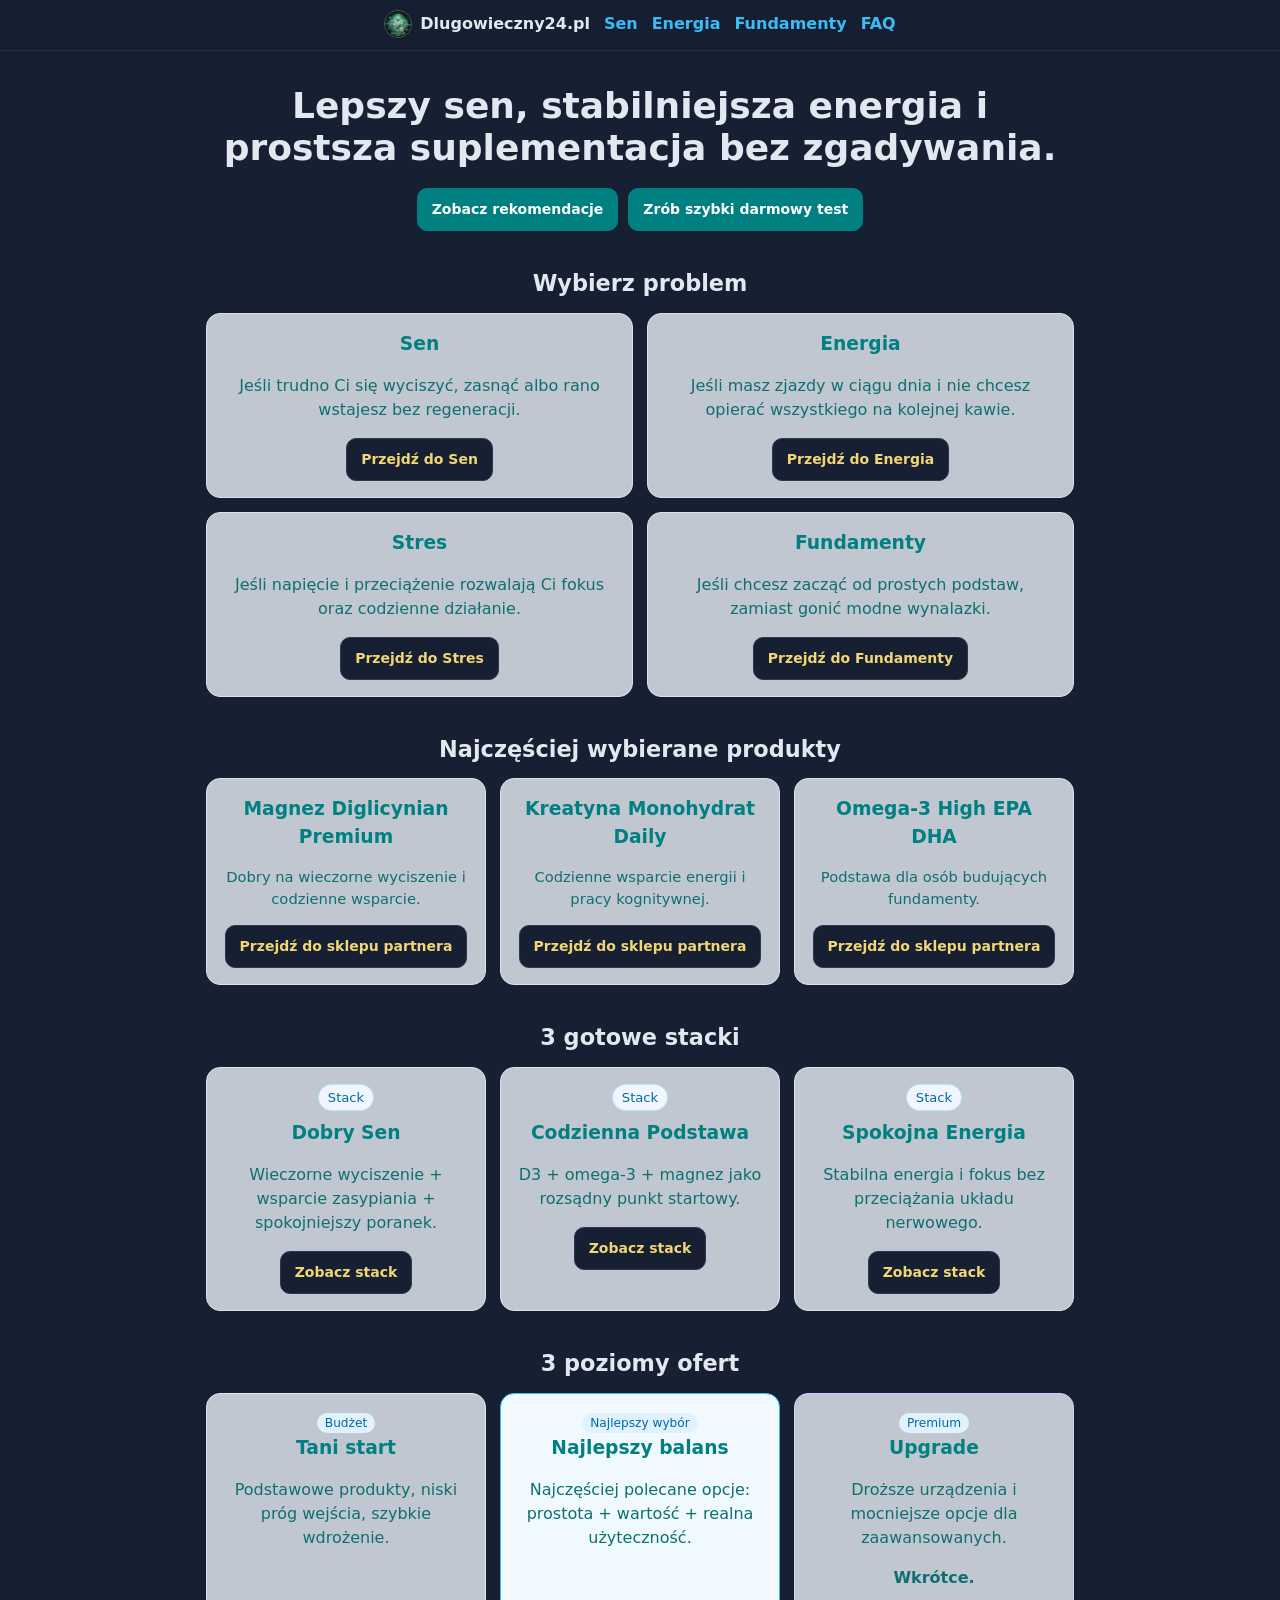
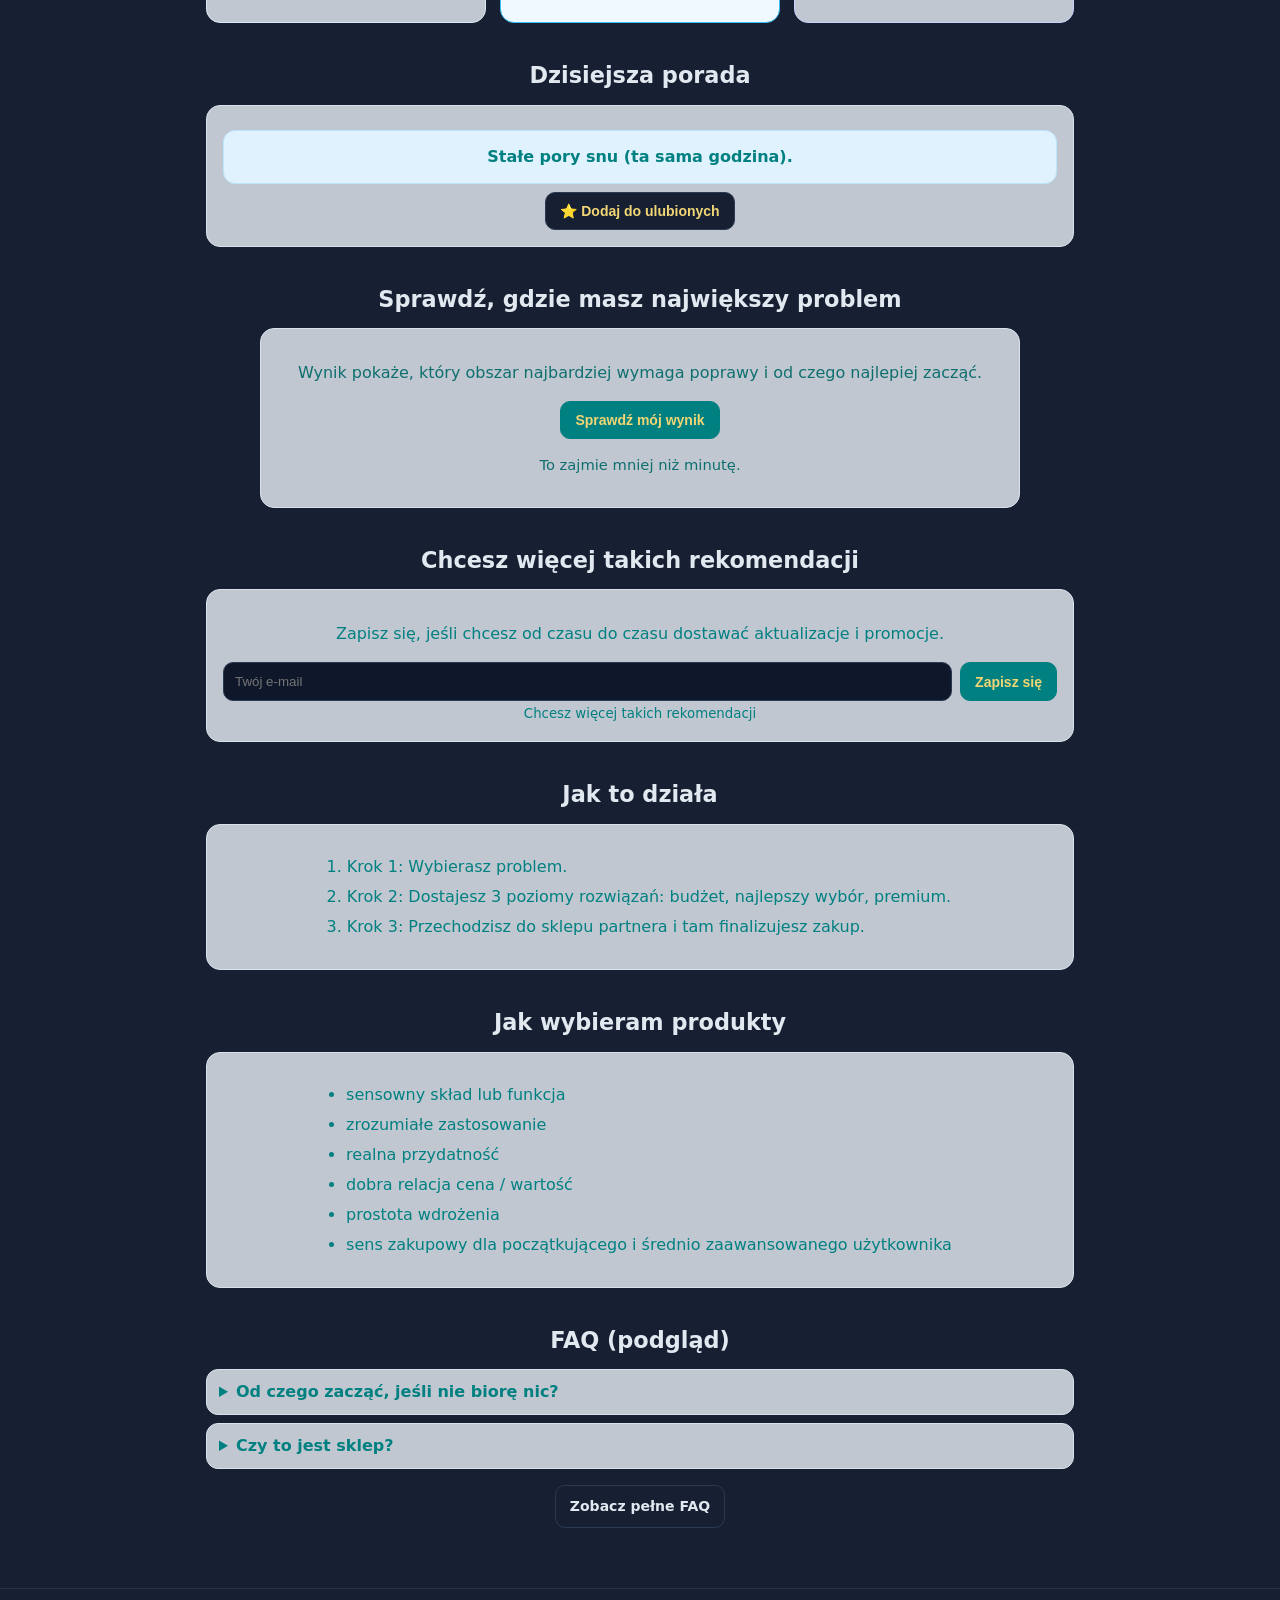
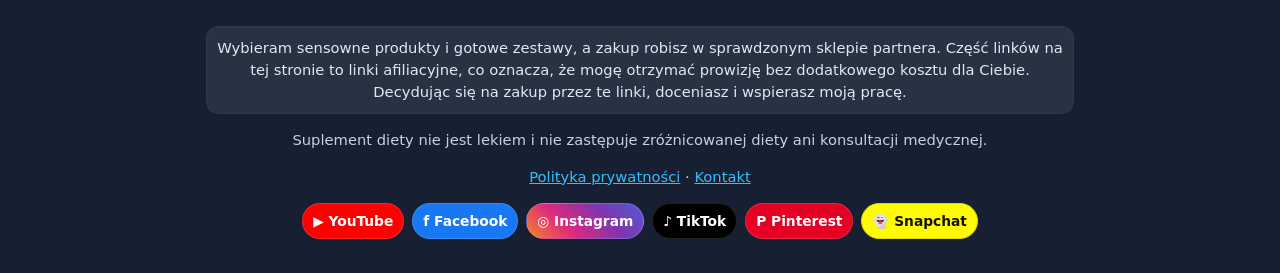
==== index.html @ de899c36 "Add uploaded logo before site title in header" ====
<!doctype html>
<html lang="pl">
<head>
  <meta charset="utf-8"/>
  <meta name="viewport" content="width=device-width, initial-scale=1"/>
  <title>Dlugowieczny24.pl | Lepszy sen, stabilna energia, prosta suplementacja</title>
  <meta name="description" content="Rozsądny filtr zakupowy: sen, energia, fundamenty. Budżet / najlepszy wybór / premium. Linki afiliacyjne do sklepów partnerów."/>
  <link rel="canonical" href="https://dlugowieczny24.pl/"/>
  <meta name="verification" content="8c638fa52d0f180326dfd799410eb94f" />
  <meta name='impact-site-verification' value='3d8cc5e3-2ee3-4f0b-8403-411ea9bf49a1'>
  <meta name="convertiser-verification" content="ed1e7d8876f2efab6813b137345a391938675b58" />
  <link rel="stylesheet" href="./styles.css"/>
  <script>
   (function(w,d,e,u,f,l,n){w[f]=w[f]||function(){(w[f].q=w[f].q||[]).push(arguments);},l=d.createElement(e),l.async=1,l.src=u,
   n=d.getElementsByTagName(e)[0],n.parentNode.insertBefore(l,n);})
   (window,document,'script','https://assets.mailerlite.com/js/universal.js','ml');
   ml('account', '2202928');
  </script>
</head>
<body>
<header class="topbar"><div class="container"><a class="logo" href="/"><img src="/logo.jpg" alt="Logo Dlugowieczny24" class="logo-img"/>Dlugowieczny24.pl</a><nav class="nav"><a href="/sen">Sen</a><a href="/energia">Energia</a><a href="/fundamenty">Fundamenty</a><a href="/faq">FAQ</a></nav></div></header>
<main class="container">
  <section class="hero">
    <h1>Lepszy sen, stabilniejsza energia i prostsza suplementacja bez zgadywania.</h1>
    <div class="cta-row"><a class="btn primary" href="#rekomendacje">Zobacz rekomendacje</a><a class="btn primary" href="#quiz">Zrób szybki darmowy test</a></div>
  </section>

  <section class="section">
    <h2>Wybierz problem</h2>
    <div class="grid grid-2 problem-grid">
      <article class="card"><h3>Sen</h3><p class="muted">Jeśli trudno Ci się wyciszyć, zasnąć albo rano wstajesz bez regeneracji.</p><a class="btn" href="/sen">Przejdź do Sen</a></article>
      <article class="card"><h3>Energia</h3><p class="muted">Jeśli masz zjazdy w ciągu dnia i nie chcesz opierać wszystkiego na kolejnej kawie.</p><a class="btn" href="/energia">Przejdź do Energia</a></article>
      <article class="card" id="stres"><h3>Stres</h3><p class="muted">Jeśli napięcie i przeciążenie rozwalają Ci fokus oraz codzienne działanie.</p><a class="btn" href="/stres">Przejdź do Stres</a></article>
      <article class="card"><h3>Fundamenty</h3><p class="muted">Jeśli chcesz zacząć od prostych podstaw, zamiast gonić modne wynalazki.</p><a class="btn" href="/fundamenty">Przejdź do Fundamenty</a></article>
    </div>
  </section>

  <section class="section">
    <h2>Najczęściej wybierane produkty</h2>
    <div class="grid grid-3">
      <article class="card"><h3>Magnez Diglicynian Premium</h3><p class="small muted">Dobry na wieczorne wyciszenie i codzienne wsparcie.</p><a class="btn" href="https://leadstar.pl/c?pid=111110&did=22691&ha=146057087&ptcdid=6&toolid=22691&r=7875" target="_blank" rel="noopener" data-aff="magnez-diglicynian">Przejdź do sklepu partnera</a></article>
      <article class="card"><h3>Kreatyna Monohydrat Daily</h3><p class="small muted">Codzienne wsparcie energii i pracy kognitywnej.</p><a class="btn" href="https://webep1.com/go/e7c14553d8" target="_blank" rel="noopener" data-aff="kreatyna">Przejdź do sklepu partnera</a></article>
      <article class="card"><h3>Omega‑3 High EPA DHA</h3><p class="small muted">Podstawa dla osób budujących fundamenty.</p><a class="btn" href="https://leadstar.pl/c?pid=111110&did=22689&ha=4086841115&ptcdid=6&toolid=22689&r=4317" target="_blank" rel="noopener" data-aff="omega3">Przejdź do sklepu partnera</a></article>
    </div>
  </section>

  <section class="section" id="rekomendacje">
    <h2>3 gotowe stacki</h2>
    <div class="grid grid-3">
      <article class="card"><span class="pill">Stack</span><h3>Dobry Sen</h3><p class="muted">Wieczorne wyciszenie + wsparcie zasypiania + spokojniejszy poranek.</p><a class="btn" href="/sen#najlepszy-wybor">Zobacz stack</a></article>
      <article class="card"><span class="pill">Stack</span><h3>Codzienna Podstawa</h3><p class="muted">D3 + omega‑3 + magnez jako rozsądny punkt startowy.</p><a class="btn" href="/fundamenty#najlepszy-wybor">Zobacz stack</a></article>
      <article class="card"><span class="pill">Stack</span><h3>Spokojna Energia</h3><p class="muted">Stabilna energia i fokus bez przeciążania układu nerwowego.</p><a class="btn" href="/energia#najlepszy-wybor">Zobacz stack</a></article>
    </div>
  </section>

  <section class="section">
    <h2>3 poziomy ofert</h2>
    <div class="grid grid-3">
      <article class="card tier-budget"><span class="badge">Budżet</span><h3>Tani start</h3><p class="muted">Podstawowe produkty, niski próg wejścia, szybkie wdrożenie.</p></article>
      <article class="card tier-best" id="najlepszy-wybor"><span class="badge">Najlepszy wybór</span><h3>Najlepszy balans</h3><p class="muted">Najczęściej polecane opcje: prostota + wartość + realna użyteczność.</p></article>
      <article class="card tier-premium"><span class="badge">Premium</span><h3>Upgrade</h3><p class="muted">Droższe urządzenia i mocniejsze opcje dla zaawansowanych.</p><p class="muted"><b>Wkrótce.</b></p></article>
    </div>
  </section>

  <section class="section">
    <h2>Dzisiejsza porada</h2>
    <div class="card">
      <p id="daily-tip" class="highlight">—</p>
      <div class="row"><button class="btn" id="btn-favorite-tip">⭐ Dodaj do ulubionych</button></div>
    </div>
  </section>

  <section class="section" id="quiz">
    <h2>Sprawdź, gdzie masz największy problem</h2>
    <div class="card quiz-flow" id="qf-start">
      <p class="muted">Wynik pokaże, który obszar najbardziej wymaga poprawy i od czego najlepiej zacząć.</p>
      <button class="btn primary" id="qf-start-btn">Sprawdź mój wynik</button>
      <p class="small muted">To zajmie mniej niż minutę.</p>
    </div>

    <div class="card quiz-flow" id="qf-questions" style="display:none;">
      <p class="small muted" id="qf-progress">1/5</p>
      <h3 id="qf-question">—</h3>
      <div class="quiz-options" id="qf-options"></div>
    </div>

    <div class="card quiz-flow" id="qf-email" style="display:none;">
      <h3>Twój wynik jest gotowy</h3>
      <p class="muted">Wpisz email, aby odblokować wynik i zobaczyć, od czego najlepiej zacząć.</p>
      <div class="mail-box">
        <input id="qf-email-input" type="email" placeholder="Twój adres email" />
        <button class="btn primary" id="qf-show-result">Pokaż mój wynik</button>
      </div>
      <p class="small muted">Klikając, akceptujesz politykę prywatności.</p>
      <p class="small" id="qf-email-error" style="display:none;color:#ef4444;">Podaj poprawny adres email.</p>
    </div>

    <div class="card quiz-flow" id="qf-result" style="display:none;">
      <h3 id="qf-result-title">—</h3>
      <p class="muted" id="qf-result-desc">—</p>
      <p><b id="qf-result-rec">—</b></p>
      <a class="btn primary" id="qf-result-cta" href="#">Zobacz rekomendację</a>
      <p class="small muted" id="qf-result-note">—</p>
    </div>
  </section>

  <section class="section">
    <h2>Chcesz więcej takich rekomendacji</h2>
    <div class="card"><p>Zapisz się, jeśli chcesz od czasu do czasu dostawać aktualizacje i promocje.</p>
      <form class="ml-block-form ml-inline" action="https://assets.mailerlite.com/jsonp/2202928/forms/182307396030301687/subscribe" method="post" target="ml-iframe">
        <input aria-label="email" aria-required="true" type="email" class="form-control" name="fields[email]" placeholder="Twój e-mail" autocomplete="email" required>
        <input type="hidden" name="ml-submit" value="1">
        <input type="hidden" name="anticsrf" value="true">
        <button class="btn primary" type="submit">Zapisz się</button>
      </form>
      <small class="note">Chcesz więcej takich rekomendacji</small>
      <div class="ml-success" style="display:none">✅ Dzięki!</div>
      <iframe name="ml-iframe" style="display:none"></iframe>
    </div>
  </section>

  <section class="section faq">
    <h2>Jak to działa</h2>
    <div class="card"><ol class="list"><li>Krok 1: Wybierasz problem.</li><li>Krok 2: Dostajesz 3 poziomy rozwiązań: budżet, najlepszy wybór, premium.</li><li>Krok 3: Przechodzisz do sklepu partnera i tam finalizujesz zakup.</li></ol></div>
  </section>

  <section class="section">
    <h2>Jak wybieram produkty</h2>
    <div class="card"><ul class="list"><li>sensowny skład lub funkcja</li><li>zrozumiałe zastosowanie</li><li>realna przydatność</li><li>dobra relacja cena / wartość</li><li>prostota wdrożenia</li><li>sens zakupowy dla początkującego i średnio zaawansowanego użytkownika</li></ul></div>
  </section>

  <section class="section faq">
    <h2>FAQ (podgląd)</h2>
    <details><summary>Od czego zacząć, jeśli nie biorę nic?</summary><p>Zazwyczaj od fundamentów: D3, omega‑3 i odpowiednia forma magnezu.</p></details>
    <details><summary>Czy to jest sklep?</summary><p>Nie. To filtr i rekomendacje. Zakup robisz u partnera zewnętrznego.</p></details>
    <p><a class="btn" href="/faq">Zobacz pełne FAQ</a></p>
  </section>

</main>
<footer class="footer"><div class="container"><p class="warn">Wybieram sensowne produkty i gotowe zestawy, a zakup robisz w sprawdzonym sklepie partnera. Część linków na tej stronie to linki afiliacyjne, co oznacza, że mogę otrzymać prowizję bez dodatkowego kosztu dla Ciebie. Decydując się na zakup przez te linki, doceniasz i wspierasz moją pracę.</p><p class="small">Suplement diety nie jest lekiem i nie zastępuje zróżnicowanej diety ani konsultacji medycznej.</p><p class="small"><a href="/polityka-prywatnosci">Polityka prywatności</a> · <a href="/kontakt">Kontakt</a></p><div class="socials"><a class="social-btn yt" href="https://www.youtube.com/channel/UCLDyL7lr7SvpSdgK4skAecQ" target="_blank" rel="noopener">▶ YouTube</a><a class="social-btn fb" href="https://www.facebook.com/profile.php?id=61588323017489" target="_blank" rel="noopener">f Facebook</a><a class="social-btn ig" href="https://www.instagram.com/biohackingdlugowiecznosci/" target="_blank" rel="noopener">◎ Instagram</a><a class="social-btn tt" href="https://www.tiktok.com/@biohackingdlugo" target="_blank" rel="noopener">♪ TikTok</a><a class="social-btn pin" href="https://pl.pinterest.com/biohackingdlugowiecznosci/?actingBusinessId=1142155292906517024" target="_blank" rel="noopener">P Pinterest</a><a class="social-btn snap" href="https://profile.snapchat.com/ee3926c7-e273-455e-896b-cb118ce56f15/profiles/89ee6408-cf34-42e4-91ed-ae8cd2ebd2af/details/spotlights" target="_blank" rel="noopener">👻 Snapchat</a></div></div></footer>
<script src="./app.js"></script>
</body>
</html>
---- styles.css ----
*{box-sizing:border-box}html,body{margin:0;padding:0}
:root{
  --bg:#162032;
  --surface:#C0C7D1;
  --text:#E2E8F0;
  --text-on-surface:#008080;
  --cta:#008080;
  --accent:#38BDF8;
  --border:#D9E2EC;
}
body{font-family:system-ui,Segoe UI,Roboto,Arial;background:var(--bg);color:var(--text);line-height:1.5}
a{color:var(--accent)}
.container{max-width:900px;margin:0 auto;padding:0 16px}
.topbar{position:sticky;top:0;background:rgba(22,32,50,.95);border-bottom:1px solid #243247;z-index:30}
.topbar .container{display:flex;flex-direction:row;justify-content:center;align-items:center;padding:10px 16px 12px;gap:14px;flex-wrap:wrap}
.logo{font-weight:900;text-decoration:none;color:var(--text);text-align:center;display:inline-flex;align-items:center;gap:8px}
.logo-img{width:28px;height:28px;border-radius:50%;object-fit:cover;border:1px solid rgba(255,255,255,.25)}
.nav{display:flex;gap:14px;flex-wrap:wrap;justify-content:center}
.nav a{text-decoration:none;color:var(--accent);font-weight:700}
.hero{padding:34px 0 18px;text-align:center}
.hero h1{font-size:clamp(1.55rem,3.6vw,2.25rem);line-height:1.18;margin:0 0 10px;color:var(--text);font-weight:900}
.hero p{max-width:760px;color:var(--text);opacity:.95;margin:0 auto}
.cta-row{display:flex;gap:10px;flex-wrap:wrap;margin-top:18px;justify-content:center}
.btn{display:inline-block;padding:10px 14px;border-radius:10px;text-decoration:none;font-weight:800;border:1px solid #2a3a54;background:var(--bg);color:var(--text);cursor:pointer;font-size:14px}
.btn.primary{background:var(--cta);color:#fff;border-color:var(--cta)}
.grid{display:grid;gap:14px}.grid-2{grid-template-columns:repeat(auto-fit,minmax(240px,1fr))}.grid-3{grid-template-columns:repeat(auto-fit,minmax(240px,1fr))}
.problem-grid{grid-template-columns:repeat(2,minmax(0,1fr))}
.card{background:var(--surface);border:1px solid var(--border);border-radius:14px;padding:16px;text-align:center;color:var(--text-on-surface)}
.card h3{margin:0 0 8px;color:var(--text-on-surface)}
.card .btn,.card .btn.primary{color:#F2D675}
.muted{color:#0f6f6f}
.section{padding:18px 0;text-align:center}
.section h2{margin:0 0 12px;font-size:1.4rem;color:var(--text);font-weight:900}
.pill{display:inline-block;font-size:.82rem;border:1px solid #BAE6FD;padding:3px 9px;border-radius:999px;margin-bottom:8px;color:#0369A1;background:#EFF6FF}
.tier-budget{border-color:#DCE7F3}.tier-best{border-color:var(--accent);background:#F0F9FF}.tier-premium{border-color:#C7D2FE}
.highlight{background:#E0F2FE;border:1px solid #BAE6FD;border-radius:12px;padding:14px;margin:8px 0;font-weight:700;color:var(--text-on-surface)}
.list{padding-left:18px;margin:8px 0;text-align:left;display:inline-block}.list li{margin:6px 0}
.small{font-size:.92rem}.faq details{border:1px solid var(--border);border-radius:12px;padding:10px 12px;background:var(--surface);text-align:left;color:var(--text-on-surface)}.faq details+details{margin-top:8px}
summary{cursor:pointer;font-weight:800}
.footer{margin-top:26px;padding:22px 0 34px;border-top:1px solid #243247;color:#c8d1de;text-align:center}
.warn{font-size:.92rem;color:var(--text);background:rgba(248,250,252,.08);border:1px solid #2a3a54;border-radius:12px;padding:10px}
.quiz-options{display:grid;grid-template-columns:repeat(auto-fit,minmax(170px,1fr));gap:8px;margin-top:10px}
.quiz-options button{padding:10px;border-radius:10px;border:1px solid #BAE6FD;background:#F0F9FF;color:#0F172A;font-weight:800;cursor:pointer}
.mail-box{display:flex;gap:10px;flex-wrap:wrap;justify-content:center}.mail-box input{flex:1;min-width:220px;padding:11px;border-radius:10px;border:1px solid #2a3a54;background:#0f182a;color:var(--text)}
.ml-inline{display:flex;gap:8px;flex-wrap:wrap;justify-content:center}.ml-inline .form-control{flex:1;min-width:220px;padding:11px;border-radius:10px;border:1px solid #2a3a54;background:#0f182a;color:var(--text)}.ml-success{margin-top:8px;color:var(--accent);font-weight:700}
.badge{font-size:.76rem;padding:3px 8px;border-radius:999px;background:#E0F2FE;color:#0369A1}
table{width:100%;border-collapse:collapse}.table-wrap{overflow:auto}th,td{padding:9px;border-bottom:1px solid var(--border);text-align:left;vertical-align:top}.center{text-align:center}.spacer{height:6px}
.socials{display:flex;gap:8px;flex-wrap:wrap;justify-content:center;margin-top:8px}
.social-btn{display:inline-flex;align-items:center;gap:6px;padding:7px 10px;border-radius:999px;text-decoration:none;font-weight:800;font-size:.86rem;border:1px solid rgba(255,255,255,.15);color:#fff}
.social-btn.yt{background:#FF0000;color:#fff}
.social-btn.fb{background:#1877F2;color:#fff}
.social-btn.ig{background:linear-gradient(45deg,#F58529,#DD2A7B,#8134AF,#515BD4);color:#fff}
.social-btn.tt{background:#000000;color:#fff;border-color:#222}
.social-btn.pin{background:#E60023;color:#fff}
.social-btn.snap{background:#FFFC00;color:#111;border-color:#E5D900}
.quiz-flow{max-width:760px;margin:0 auto}
.quiz-flow h3{margin-top:4px}
.quiz-flow .quiz-options{grid-template-columns:1fr}
.quiz-flow .quiz-options button{text-align:left}

@media (max-width:700px){.nav{font-size:.92rem}.problem-grid{grid-template-columns:1fr}}
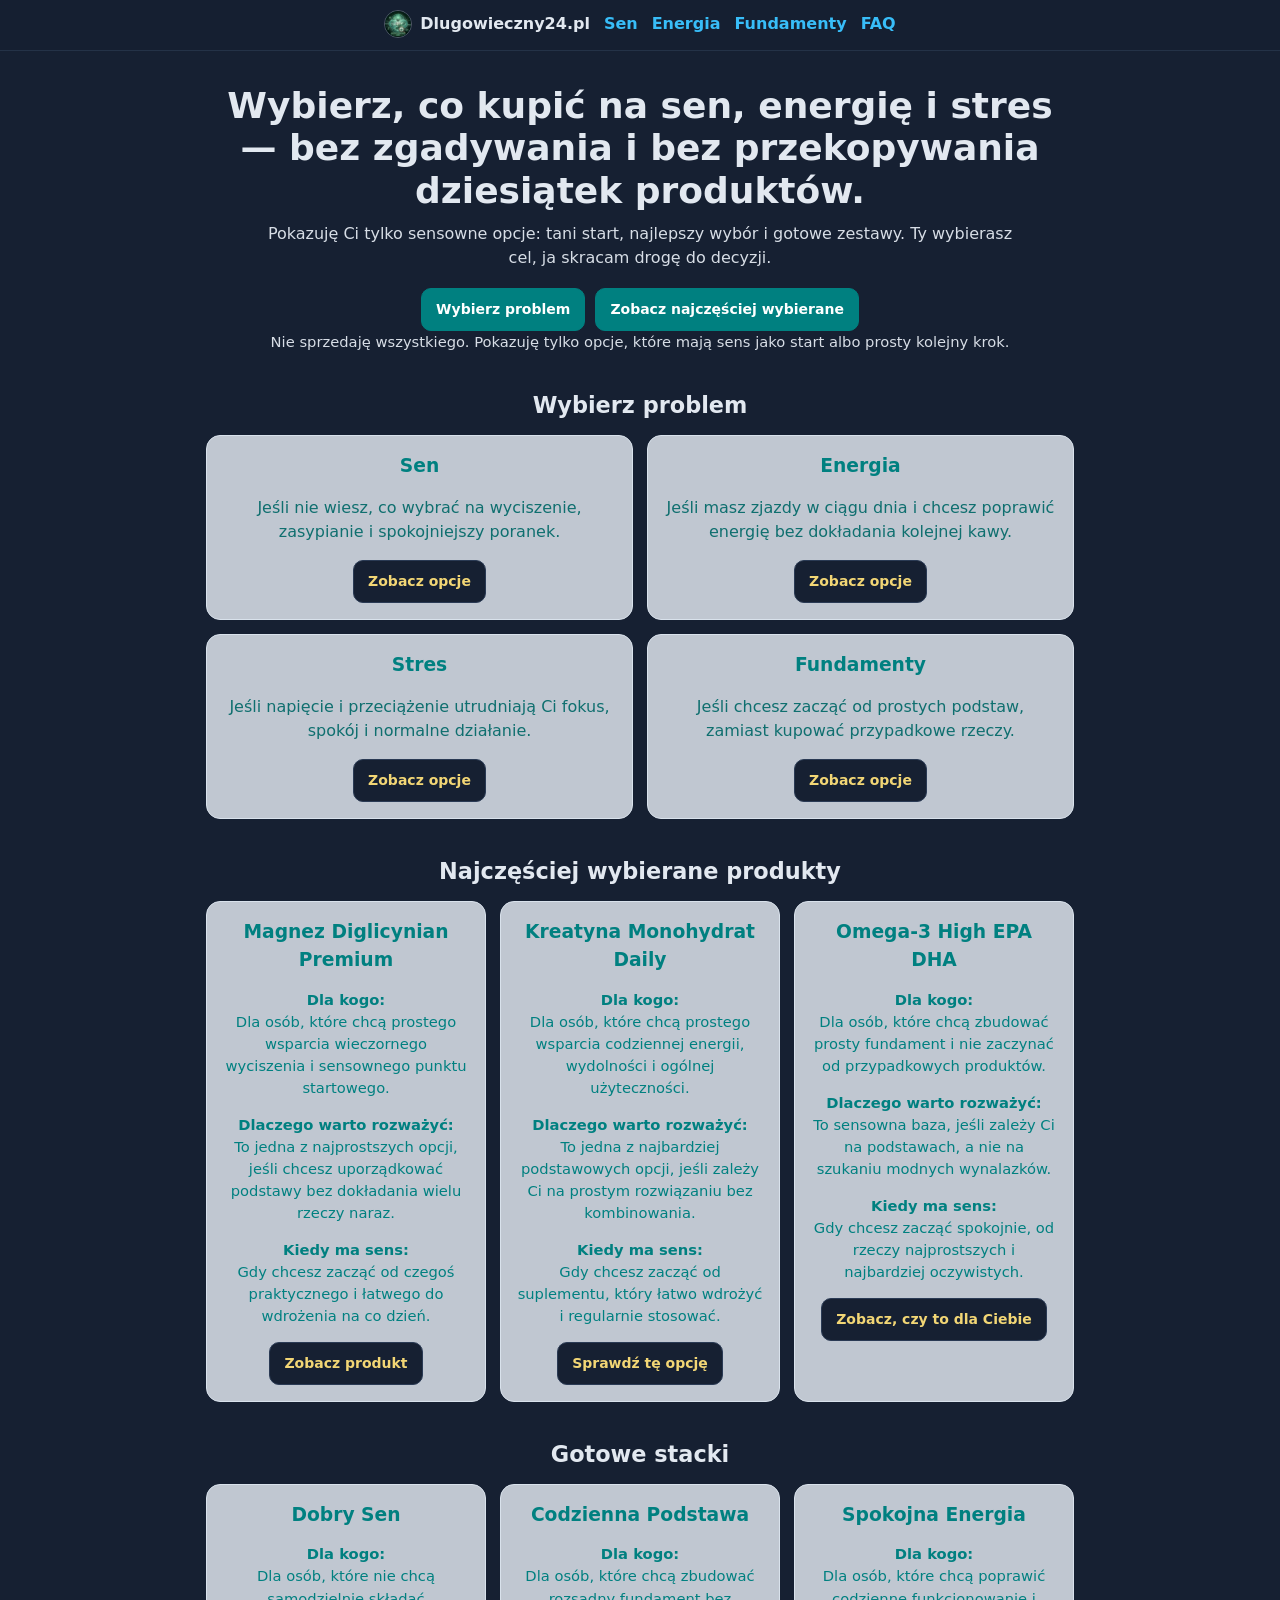
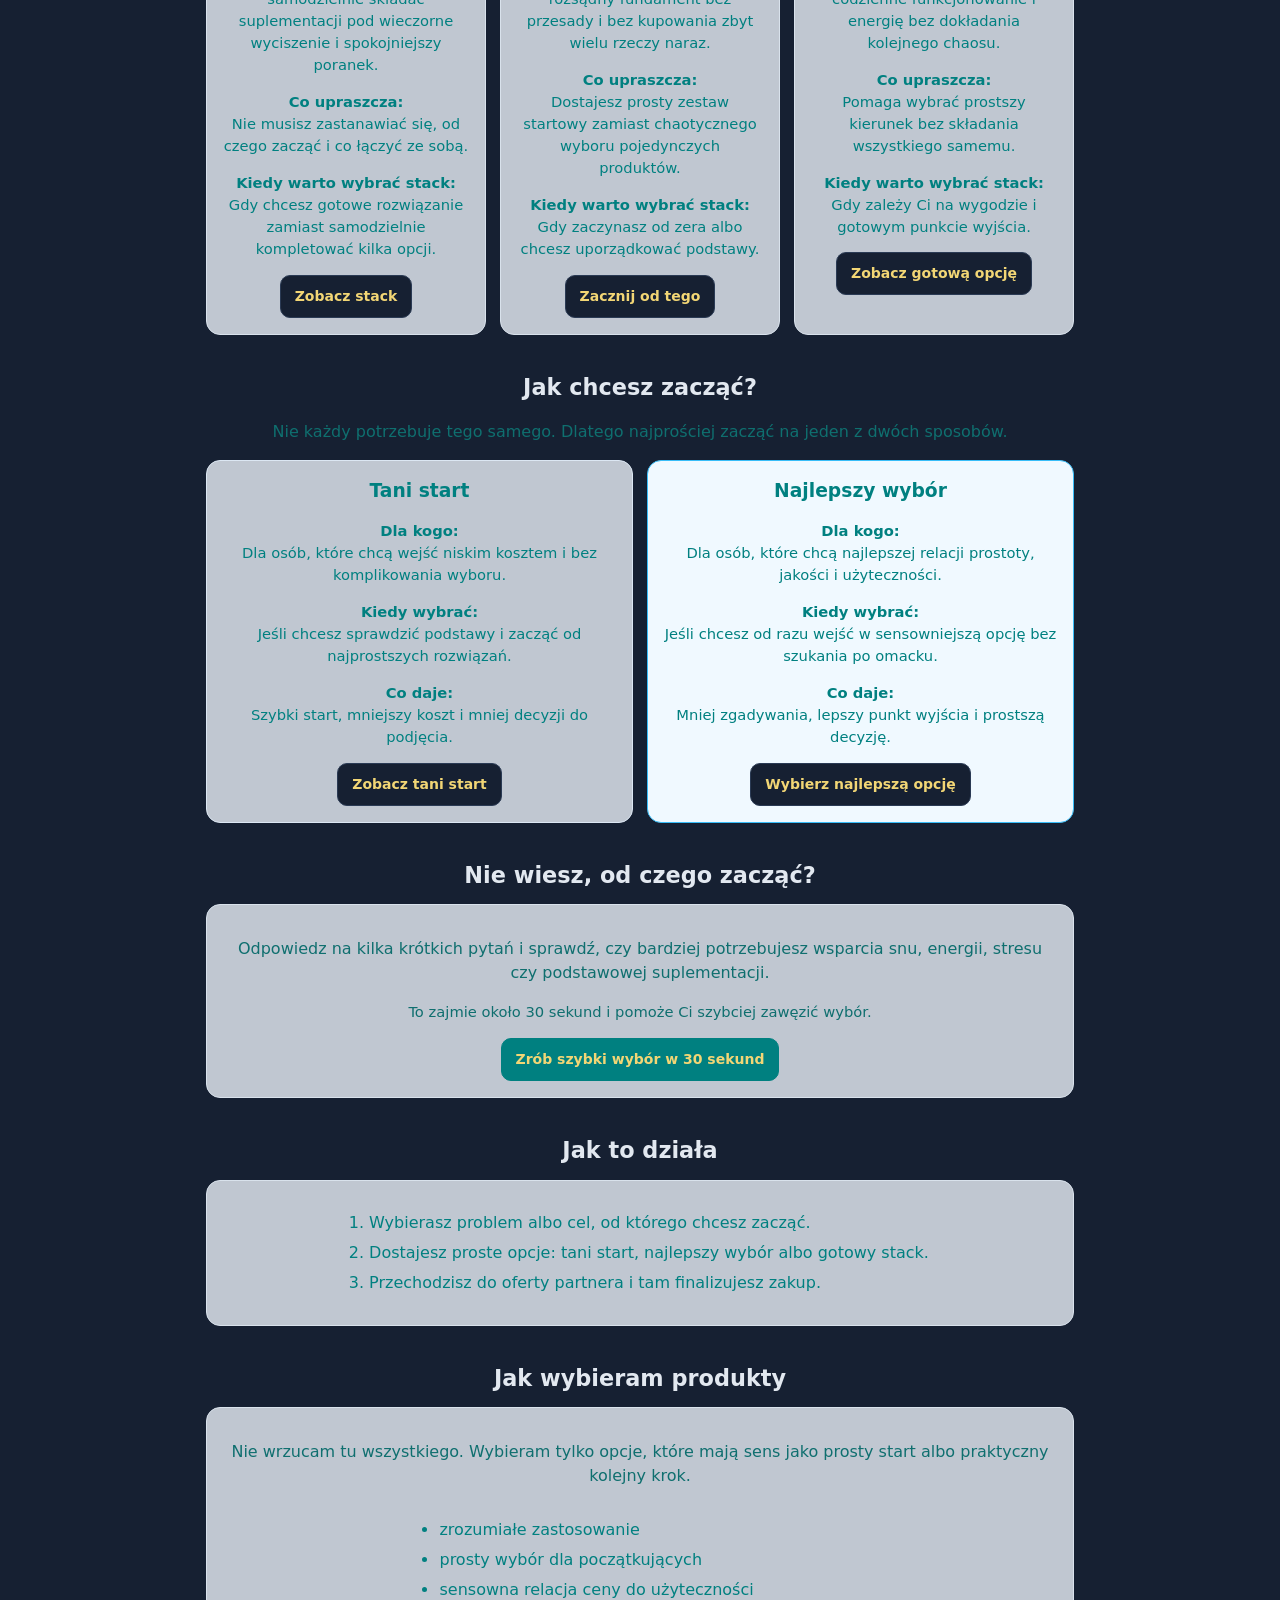
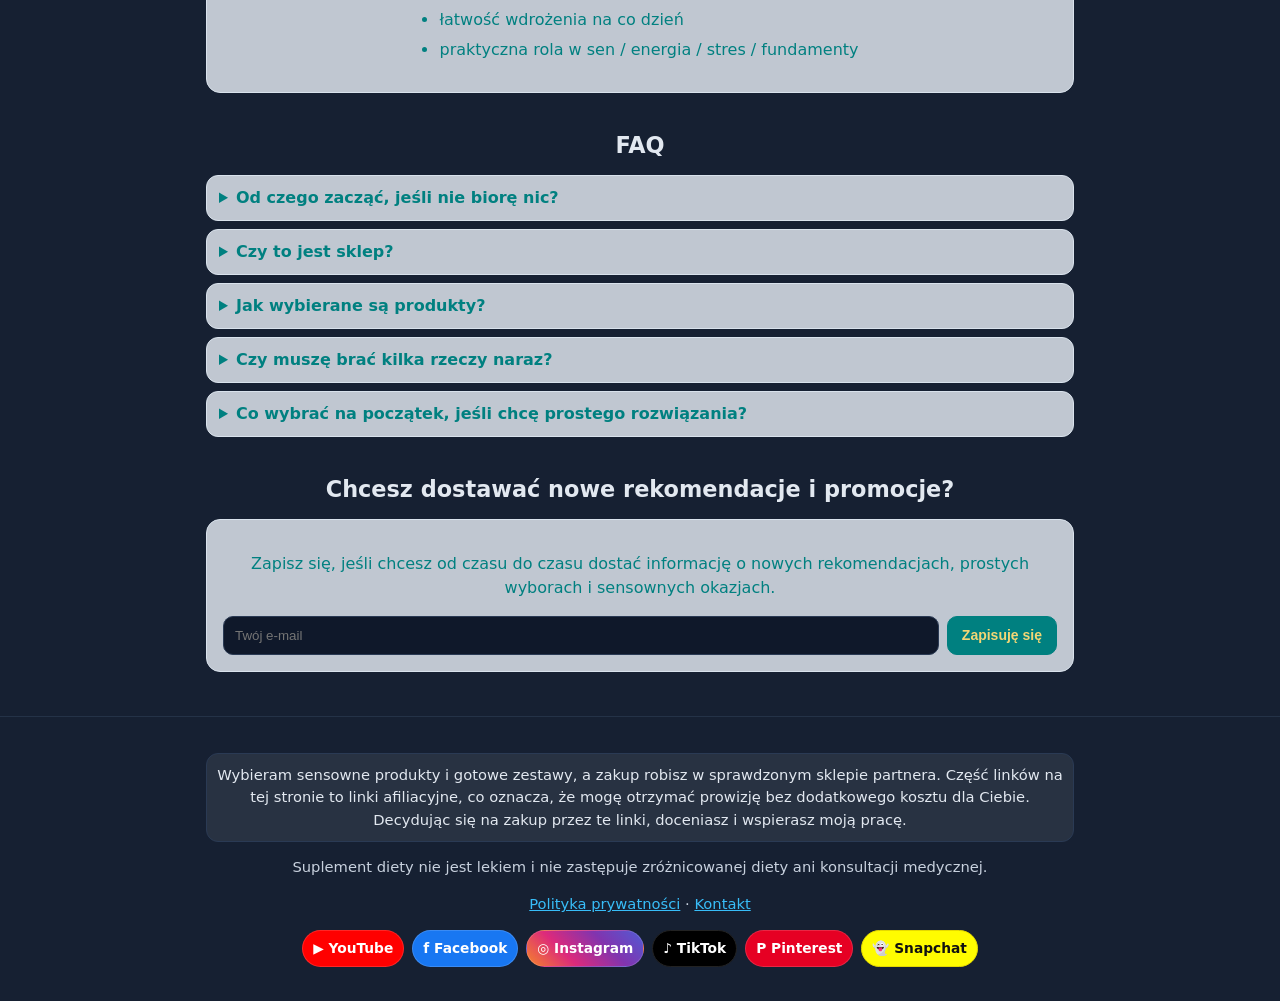
==== commit 84573435: "homepage: implement new PL copywriting structure and CTA set" ====
--- a/index.html
+++ b/index.html
@@ -2,13 +2,22 @@
 <html lang="pl">
 <head>
   <meta charset="utf-8"/>
-  <meta name="viewport" content="width=device-width, initial-scale=1"/>
+  <meta name="viewport" content="width=device-width, initial-scale=1"/><link rel="icon" type="image/jpeg" href="/logo.jpg"/>
   <title>Dlugowieczny24.pl | Lepszy sen, stabilna energia, prosta suplementacja</title>
-  <meta name="description" content="Rozsądny filtr zakupowy: sen, energia, fundamenty. Budżet / najlepszy wybór / premium. Linki afiliacyjne do sklepów partnerów."/>
+  <meta name="description" content="Prosta strona wyboru produktów pod problem: sen, energia, stres i fundamenty. Jasne opcje startu i gotowe zestawy."/>
   <link rel="canonical" href="https://dlugowieczny24.pl/"/>
   <meta name="verification" content="8c638fa52d0f180326dfd799410eb94f" />
   <meta name='impact-site-verification' value='3d8cc5e3-2ee3-4f0b-8403-411ea9bf49a1'>
   <meta name="convertiser-verification" content="ed1e7d8876f2efab6813b137345a391938675b58" />
+  <meta name="p:domain_verify" content="dc2a734ef2d855214df82865f0b7c87a"/>
+    <!-- Google tag (gtag.js) -->
+  <script async src="https://www.googletagmanager.com/gtag/js?id=G-XDC02MGC7M"></script>
+  <script>
+    window.dataLayer = window.dataLayer || [];
+    function gtag(){dataLayer.push(arguments);}
+    gtag('js', new Date());
+    gtag('config', 'G-XDC02MGC7M');
+  </script>
   <link rel="stylesheet" href="./styles.css"/>
   <script>
    (function(w,d,e,u,f,l,n){w[f]=w[f]||function(){(w[f].q=w[f].q||[]).push(arguments);},l=d.createElement(e),l.async=1,l.src=u,
@@ -21,119 +30,172 @@
 <header class="topbar"><div class="container"><a class="logo" href="/"><img src="/logo.jpg" alt="Logo Dlugowieczny24" class="logo-img"/>Dlugowieczny24.pl</a><nav class="nav"><a href="/sen">Sen</a><a href="/energia">Energia</a><a href="/fundamenty">Fundamenty</a><a href="/faq">FAQ</a></nav></div></header>
 <main class="container">
   <section class="hero">
-    <h1>Lepszy sen, stabilniejsza energia i prostsza suplementacja bez zgadywania.</h1>
-    <div class="cta-row"><a class="btn primary" href="#rekomendacje">Zobacz rekomendacje</a><a class="btn primary" href="#quiz">Zrób szybki darmowy test</a></div>
-  </section>
-
-  <section class="section">
+    <h1>Wybierz, co kupić na sen, energię i stres — bez zgadywania i bez przekopywania dziesiątek produktów.</h1>
+    <p class="muted">Pokazuję Ci tylko sensowne opcje: tani start, najlepszy wybór i gotowe zestawy. Ty wybierasz cel, ja skracam drogę do decyzji.</p>
+    <div class="cta-row">
+      <a class="btn primary" href="#problem">Wybierz problem</a>
+      <a class="btn primary" href="#najczesciej">Zobacz najczęściej wybierane</a>
+    </div>
+    <p class="small muted">Nie sprzedaję wszystkiego. Pokazuję tylko opcje, które mają sens jako start albo prosty kolejny krok.</p>
+  </section>
+
+  <section class="section" id="problem">
     <h2>Wybierz problem</h2>
     <div class="grid grid-2 problem-grid">
-      <article class="card"><h3>Sen</h3><p class="muted">Jeśli trudno Ci się wyciszyć, zasnąć albo rano wstajesz bez regeneracji.</p><a class="btn" href="/sen">Przejdź do Sen</a></article>
-      <article class="card"><h3>Energia</h3><p class="muted">Jeśli masz zjazdy w ciągu dnia i nie chcesz opierać wszystkiego na kolejnej kawie.</p><a class="btn" href="/energia">Przejdź do Energia</a></article>
-      <article class="card" id="stres"><h3>Stres</h3><p class="muted">Jeśli napięcie i przeciążenie rozwalają Ci fokus oraz codzienne działanie.</p><a class="btn" href="/stres">Przejdź do Stres</a></article>
-      <article class="card"><h3>Fundamenty</h3><p class="muted">Jeśli chcesz zacząć od prostych podstaw, zamiast gonić modne wynalazki.</p><a class="btn" href="/fundamenty">Przejdź do Fundamenty</a></article>
-    </div>
-  </section>
-
-  <section class="section">
+      <article class="card">
+        <h3>Sen</h3>
+        <p class="muted">Jeśli nie wiesz, co wybrać na wyciszenie, zasypianie i spokojniejszy poranek.</p>
+        <a class="btn" href="/sen">Zobacz opcje</a>
+      </article>
+      <article class="card">
+        <h3>Energia</h3>
+        <p class="muted">Jeśli masz zjazdy w ciągu dnia i chcesz poprawić energię bez dokładania kolejnej kawy.</p>
+        <a class="btn" href="/energia">Zobacz opcje</a>
+      </article>
+      <article class="card" id="stres">
+        <h3>Stres</h3>
+        <p class="muted">Jeśli napięcie i przeciążenie utrudniają Ci fokus, spokój i normalne działanie.</p>
+        <a class="btn" href="/stres">Zobacz opcje</a>
+      </article>
+      <article class="card">
+        <h3>Fundamenty</h3>
+        <p class="muted">Jeśli chcesz zacząć od prostych podstaw, zamiast kupować przypadkowe rzeczy.</p>
+        <a class="btn" href="/fundamenty">Zobacz opcje</a>
+      </article>
+    </div>
+  </section>
+
+  <section class="section" id="najczesciej">
     <h2>Najczęściej wybierane produkty</h2>
     <div class="grid grid-3">
-      <article class="card"><h3>Magnez Diglicynian Premium</h3><p class="small muted">Dobry na wieczorne wyciszenie i codzienne wsparcie.</p><a class="btn" href="https://leadstar.pl/c?pid=111110&did=22691&ha=146057087&ptcdid=6&toolid=22691&r=7875" target="_blank" rel="noopener" data-aff="magnez-diglicynian">Przejdź do sklepu partnera</a></article>
-      <article class="card"><h3>Kreatyna Monohydrat Daily</h3><p class="small muted">Codzienne wsparcie energii i pracy kognitywnej.</p><a class="btn" href="https://webep1.com/go/e7c14553d8" target="_blank" rel="noopener" data-aff="kreatyna">Przejdź do sklepu partnera</a></article>
-      <article class="card"><h3>Omega‑3 High EPA DHA</h3><p class="small muted">Podstawa dla osób budujących fundamenty.</p><a class="btn" href="https://leadstar.pl/c?pid=111110&did=22689&ha=4086841115&ptcdid=6&toolid=22689&r=4317" target="_blank" rel="noopener" data-aff="omega3">Przejdź do sklepu partnera</a></article>
+      <article class="card">
+        <h3>Magnez Diglicynian Premium</h3>
+        <p class="small"><b>Dla kogo:</b><br>Dla osób, które chcą prostego wsparcia wieczornego wyciszenia i sensownego punktu startowego.</p>
+        <p class="small"><b>Dlaczego warto rozważyć:</b><br>To jedna z najprostszych opcji, jeśli chcesz uporządkować podstawy bez dokładania wielu rzeczy naraz.</p>
+        <p class="small"><b>Kiedy ma sens:</b><br>Gdy chcesz zacząć od czegoś praktycznego i łatwego do wdrożenia na co dzień.</p>
+        <a class="btn" href="https://leadstar.pl/c?pid=111110&did=22691&ha=146057087&ptcdid=6&toolid=22691&r=7875" target="_blank" rel="noopener" data-aff="magnez-diglicynian">Zobacz produkt</a>
+      </article>
+      <article class="card">
+        <h3>Kreatyna Monohydrat Daily</h3>
+        <p class="small"><b>Dla kogo:</b><br>Dla osób, które chcą prostego wsparcia codziennej energii, wydolności i ogólnej użyteczności.</p>
+        <p class="small"><b>Dlaczego warto rozważyć:</b><br>To jedna z najbardziej podstawowych opcji, jeśli zależy Ci na prostym rozwiązaniu bez kombinowania.</p>
+        <p class="small"><b>Kiedy ma sens:</b><br>Gdy chcesz zacząć od suplementu, który łatwo wdrożyć i regularnie stosować.</p>
+        <a class="btn" href="https://webep1.com/go/e7c14553d8" target="_blank" rel="noopener" data-aff="kreatyna">Sprawdź tę opcję</a>
+      </article>
+      <article class="card">
+        <h3>Omega‑3 High EPA DHA</h3>
+        <p class="small"><b>Dla kogo:</b><br>Dla osób, które chcą zbudować prosty fundament i nie zaczynać od przypadkowych produktów.</p>
+        <p class="small"><b>Dlaczego warto rozważyć:</b><br>To sensowna baza, jeśli zależy Ci na podstawach, a nie na szukaniu modnych wynalazków.</p>
+        <p class="small"><b>Kiedy ma sens:</b><br>Gdy chcesz zacząć spokojnie, od rzeczy najprostszych i najbardziej oczywistych.</p>
+        <a class="btn" href="https://leadstar.pl/c?pid=111110&did=22689&ha=4086841115&ptcdid=6&toolid=22689&r=4317" target="_blank" rel="noopener" data-aff="omega3">Zobacz, czy to dla Ciebie</a>
+      </article>
     </div>
   </section>
 
   <section class="section" id="rekomendacje">
-    <h2>3 gotowe stacki</h2>
+    <h2>Gotowe stacki</h2>
     <div class="grid grid-3">
-      <article class="card"><span class="pill">Stack</span><h3>Dobry Sen</h3><p class="muted">Wieczorne wyciszenie + wsparcie zasypiania + spokojniejszy poranek.</p><a class="btn" href="/sen#najlepszy-wybor">Zobacz stack</a></article>
-      <article class="card"><span class="pill">Stack</span><h3>Codzienna Podstawa</h3><p class="muted">D3 + omega‑3 + magnez jako rozsądny punkt startowy.</p><a class="btn" href="/fundamenty#najlepszy-wybor">Zobacz stack</a></article>
-      <article class="card"><span class="pill">Stack</span><h3>Spokojna Energia</h3><p class="muted">Stabilna energia i fokus bez przeciążania układu nerwowego.</p><a class="btn" href="/energia#najlepszy-wybor">Zobacz stack</a></article>
+      <article class="card">
+        <h3>Dobry Sen</h3>
+        <p class="small"><b>Dla kogo:</b><br>Dla osób, które nie chcą samodzielnie składać suplementacji pod wieczorne wyciszenie i spokojniejszy poranek.</p>
+        <p class="small"><b>Co upraszcza:</b><br>Nie musisz zastanawiać się, od czego zacząć i co łączyć ze sobą.</p>
+        <p class="small"><b>Kiedy warto wybrać stack:</b><br>Gdy chcesz gotowe rozwiązanie zamiast samodzielnie kompletować kilka opcji.</p>
+        <a class="btn" href="/sen#najlepszy-wybor">Zobacz stack</a>
+      </article>
+      <article class="card">
+        <h3>Codzienna Podstawa</h3>
+        <p class="small"><b>Dla kogo:</b><br>Dla osób, które chcą zbudować rozsądny fundament bez przesady i bez kupowania zbyt wielu rzeczy naraz.</p>
+        <p class="small"><b>Co upraszcza:</b><br>Dostajesz prosty zestaw startowy zamiast chaotycznego wyboru pojedynczych produktów.</p>
+        <p class="small"><b>Kiedy warto wybrać stack:</b><br>Gdy zaczynasz od zera albo chcesz uporządkować podstawy.</p>
+        <a class="btn" href="/fundamenty#najlepszy-wybor">Zacznij od tego</a>
+      </article>
+      <article class="card">
+        <h3>Spokojna Energia</h3>
+        <p class="small"><b>Dla kogo:</b><br>Dla osób, które chcą poprawić codzienne funkcjonowanie i energię bez dokładania kolejnego chaosu.</p>
+        <p class="small"><b>Co upraszcza:</b><br>Pomaga wybrać prostszy kierunek bez składania wszystkiego samemu.</p>
+        <p class="small"><b>Kiedy warto wybrać stack:</b><br>Gdy zależy Ci na wygodzie i gotowym punkcie wyjścia.</p>
+        <a class="btn" href="/energia#najlepszy-wybor">Zobacz gotową opcję</a>
+      </article>
+    </div>
+  </section>
+
+  <section class="section" id="najlepszy-wybor">
+    <h2>Jak chcesz zacząć?</h2>
+    <p class="muted">Nie każdy potrzebuje tego samego. Dlatego najprościej zacząć na jeden z dwóch sposobów.</p>
+    <div class="grid grid-2">
+      <article class="card tier-budget">
+        <h3>Tani start</h3>
+        <p class="small"><b>Dla kogo:</b><br>Dla osób, które chcą wejść niskim kosztem i bez komplikowania wyboru.</p>
+        <p class="small"><b>Kiedy wybrać:</b><br>Jeśli chcesz sprawdzić podstawy i zacząć od najprostszych rozwiązań.</p>
+        <p class="small"><b>Co daje:</b><br>Szybki start, mniejszy koszt i mniej decyzji do podjęcia.</p>
+        <a class="btn" href="/fundamenty">Zobacz tani start</a>
+      </article>
+      <article class="card tier-best">
+        <h3>Najlepszy wybór</h3>
+        <p class="small"><b>Dla kogo:</b><br>Dla osób, które chcą najlepszej relacji prostoty, jakości i użyteczności.</p>
+        <p class="small"><b>Kiedy wybrać:</b><br>Jeśli chcesz od razu wejść w sensowniejszą opcję bez szukania po omacku.</p>
+        <p class="small"><b>Co daje:</b><br>Mniej zgadywania, lepszy punkt wyjścia i prostszą decyzję.</p>
+        <a class="btn" href="/fundamenty#najlepszy-wybor">Wybierz najlepszą opcję</a>
+      </article>
+    </div>
+  </section>
+
+  <section class="section" id="quiz">
+    <h2>Nie wiesz, od czego zacząć?</h2>
+    <div class="card">
+      <p class="muted">Odpowiedz na kilka krótkich pytań i sprawdź, czy bardziej potrzebujesz wsparcia snu, energii, stresu czy podstawowej suplementacji.</p>
+      <p class="small muted">To zajmie około 30 sekund i pomoże Ci szybciej zawęzić wybór.</p>
+      <a class="btn primary" href="/quiz">Zrób szybki wybór w 30 sekund</a>
+    </div>
+  </section>
+
+  <section class="section faq">
+    <h2>Jak to działa</h2>
+    <div class="card">
+      <ol class="list">
+        <li>Wybierasz problem albo cel, od którego chcesz zacząć.</li>
+        <li>Dostajesz proste opcje: tani start, najlepszy wybór albo gotowy stack.</li>
+        <li>Przechodzisz do oferty partnera i tam finalizujesz zakup.</li>
+      </ol>
     </div>
   </section>
 
   <section class="section">
-    <h2>3 poziomy ofert</h2>
-    <div class="grid grid-3">
-      <article class="card tier-budget"><span class="badge">Budżet</span><h3>Tani start</h3><p class="muted">Podstawowe produkty, niski próg wejścia, szybkie wdrożenie.</p></article>
-      <article class="card tier-best" id="najlepszy-wybor"><span class="badge">Najlepszy wybór</span><h3>Najlepszy balans</h3><p class="muted">Najczęściej polecane opcje: prostota + wartość + realna użyteczność.</p></article>
-      <article class="card tier-premium"><span class="badge">Premium</span><h3>Upgrade</h3><p class="muted">Droższe urządzenia i mocniejsze opcje dla zaawansowanych.</p><p class="muted"><b>Wkrótce.</b></p></article>
-    </div>
+    <h2>Jak wybieram produkty</h2>
+    <div class="card">
+      <p class="muted">Nie wrzucam tu wszystkiego. Wybieram tylko opcje, które mają sens jako prosty start albo praktyczny kolejny krok.</p>
+      <ul class="list">
+        <li>zrozumiałe zastosowanie</li>
+        <li>prosty wybór dla początkujących</li>
+        <li>sensowna relacja ceny do użyteczności</li>
+        <li>łatwość wdrożenia na co dzień</li>
+        <li>praktyczna rola w sen / energia / stres / fundamenty</li>
+      </ul>
+    </div>
+  </section>
+
+  <section class="section faq">
+    <h2>FAQ</h2>
+    <details><summary>Od czego zacząć, jeśli nie biorę nic?</summary><p>Najczęściej od fundamentów albo od jednego konkretnego problemu, który najbardziej chcesz poprawić.</p></details>
+    <details><summary>Czy to jest sklep?</summary><p>Nie. To strona z rekomendacjami i uproszczonym wyborem. Zakup finalizujesz u partnera zewnętrznego.</p></details>
+    <details><summary>Jak wybierane są produkty?</summary><p>Patrzę przede wszystkim na prostotę wdrożenia, sens użycia i to, czy dana opcja faktycznie nadaje się jako start albo kolejny logiczny krok.</p></details>
+    <details><summary>Czy muszę brać kilka rzeczy naraz?</summary><p>Nie. Jeśli chcesz, możesz zacząć od jednej sensownej opcji i dopiero później rozbudować podstawy.</p></details>
+    <details><summary>Co wybrać na początek, jeśli chcę prostego rozwiązania?</summary><p>Najprościej zacząć od sekcji Fundamenty albo od gotowego stacku, jeśli nie chcesz samodzielnie składać kilku elementów.</p></details>
   </section>
 
   <section class="section">
-    <h2>Dzisiejsza porada</h2>
-    <div class="card">
-      <p id="daily-tip" class="highlight">—</p>
-      <div class="row"><button class="btn" id="btn-favorite-tip">⭐ Dodaj do ulubionych</button></div>
-    </div>
-  </section>
-
-  <section class="section" id="quiz">
-    <h2>Sprawdź, gdzie masz największy problem</h2>
-    <div class="card quiz-flow" id="qf-start">
-      <p class="muted">Wynik pokaże, który obszar najbardziej wymaga poprawy i od czego najlepiej zacząć.</p>
-      <button class="btn primary" id="qf-start-btn">Sprawdź mój wynik</button>
-      <p class="small muted">To zajmie mniej niż minutę.</p>
-    </div>
-
-    <div class="card quiz-flow" id="qf-questions" style="display:none;">
-      <p class="small muted" id="qf-progress">1/5</p>
-      <h3 id="qf-question">—</h3>
-      <div class="quiz-options" id="qf-options"></div>
-    </div>
-
-    <div class="card quiz-flow" id="qf-email" style="display:none;">
-      <h3>Twój wynik jest gotowy</h3>
-      <p class="muted">Wpisz email, aby odblokować wynik i zobaczyć, od czego najlepiej zacząć.</p>
-      <div class="mail-box">
-        <input id="qf-email-input" type="email" placeholder="Twój adres email" />
-        <button class="btn primary" id="qf-show-result">Pokaż mój wynik</button>
-      </div>
-      <p class="small muted">Klikając, akceptujesz politykę prywatności.</p>
-      <p class="small" id="qf-email-error" style="display:none;color:#ef4444;">Podaj poprawny adres email.</p>
-    </div>
-
-    <div class="card quiz-flow" id="qf-result" style="display:none;">
-      <h3 id="qf-result-title">—</h3>
-      <p class="muted" id="qf-result-desc">—</p>
-      <p><b id="qf-result-rec">—</b></p>
-      <a class="btn primary" id="qf-result-cta" href="#">Zobacz rekomendację</a>
-      <p class="small muted" id="qf-result-note">—</p>
-    </div>
-  </section>
-
-  <section class="section">
-    <h2>Chcesz więcej takich rekomendacji</h2>
-    <div class="card"><p>Zapisz się, jeśli chcesz od czasu do czasu dostawać aktualizacje i promocje.</p>
+    <h2>Chcesz dostawać nowe rekomendacje i promocje?</h2>
+    <div class="card">
+      <p>Zapisz się, jeśli chcesz od czasu do czasu dostać informację o nowych rekomendacjach, prostych wyborach i sensownych okazjach.</p>
       <form class="ml-block-form ml-inline" action="https://assets.mailerlite.com/jsonp/2202928/forms/182307396030301687/subscribe" method="post" target="ml-iframe">
         <input aria-label="email" aria-required="true" type="email" class="form-control" name="fields[email]" placeholder="Twój e-mail" autocomplete="email" required>
         <input type="hidden" name="ml-submit" value="1">
         <input type="hidden" name="anticsrf" value="true">
-        <button class="btn primary" type="submit">Zapisz się</button>
+        <button class="btn primary" type="submit">Zapisuję się</button>
       </form>
-      <small class="note">Chcesz więcej takich rekomendacji</small>
       <div class="ml-success" style="display:none">✅ Dzięki!</div>
       <iframe name="ml-iframe" style="display:none"></iframe>
     </div>
-  </section>
-
-  <section class="section faq">
-    <h2>Jak to działa</h2>
-    <div class="card"><ol class="list"><li>Krok 1: Wybierasz problem.</li><li>Krok 2: Dostajesz 3 poziomy rozwiązań: budżet, najlepszy wybór, premium.</li><li>Krok 3: Przechodzisz do sklepu partnera i tam finalizujesz zakup.</li></ol></div>
-  </section>
-
-  <section class="section">
-    <h2>Jak wybieram produkty</h2>
-    <div class="card"><ul class="list"><li>sensowny skład lub funkcja</li><li>zrozumiałe zastosowanie</li><li>realna przydatność</li><li>dobra relacja cena / wartość</li><li>prostota wdrożenia</li><li>sens zakupowy dla początkującego i średnio zaawansowanego użytkownika</li></ul></div>
-  </section>
-
-  <section class="section faq">
-    <h2>FAQ (podgląd)</h2>
-    <details><summary>Od czego zacząć, jeśli nie biorę nic?</summary><p>Zazwyczaj od fundamentów: D3, omega‑3 i odpowiednia forma magnezu.</p></details>
-    <details><summary>Czy to jest sklep?</summary><p>Nie. To filtr i rekomendacje. Zakup robisz u partnera zewnętrznego.</p></details>
-    <p><a class="btn" href="/faq">Zobacz pełne FAQ</a></p>
   </section>
 
 </main>
@@ -145,3 +207,5 @@
 
 
 
+
+
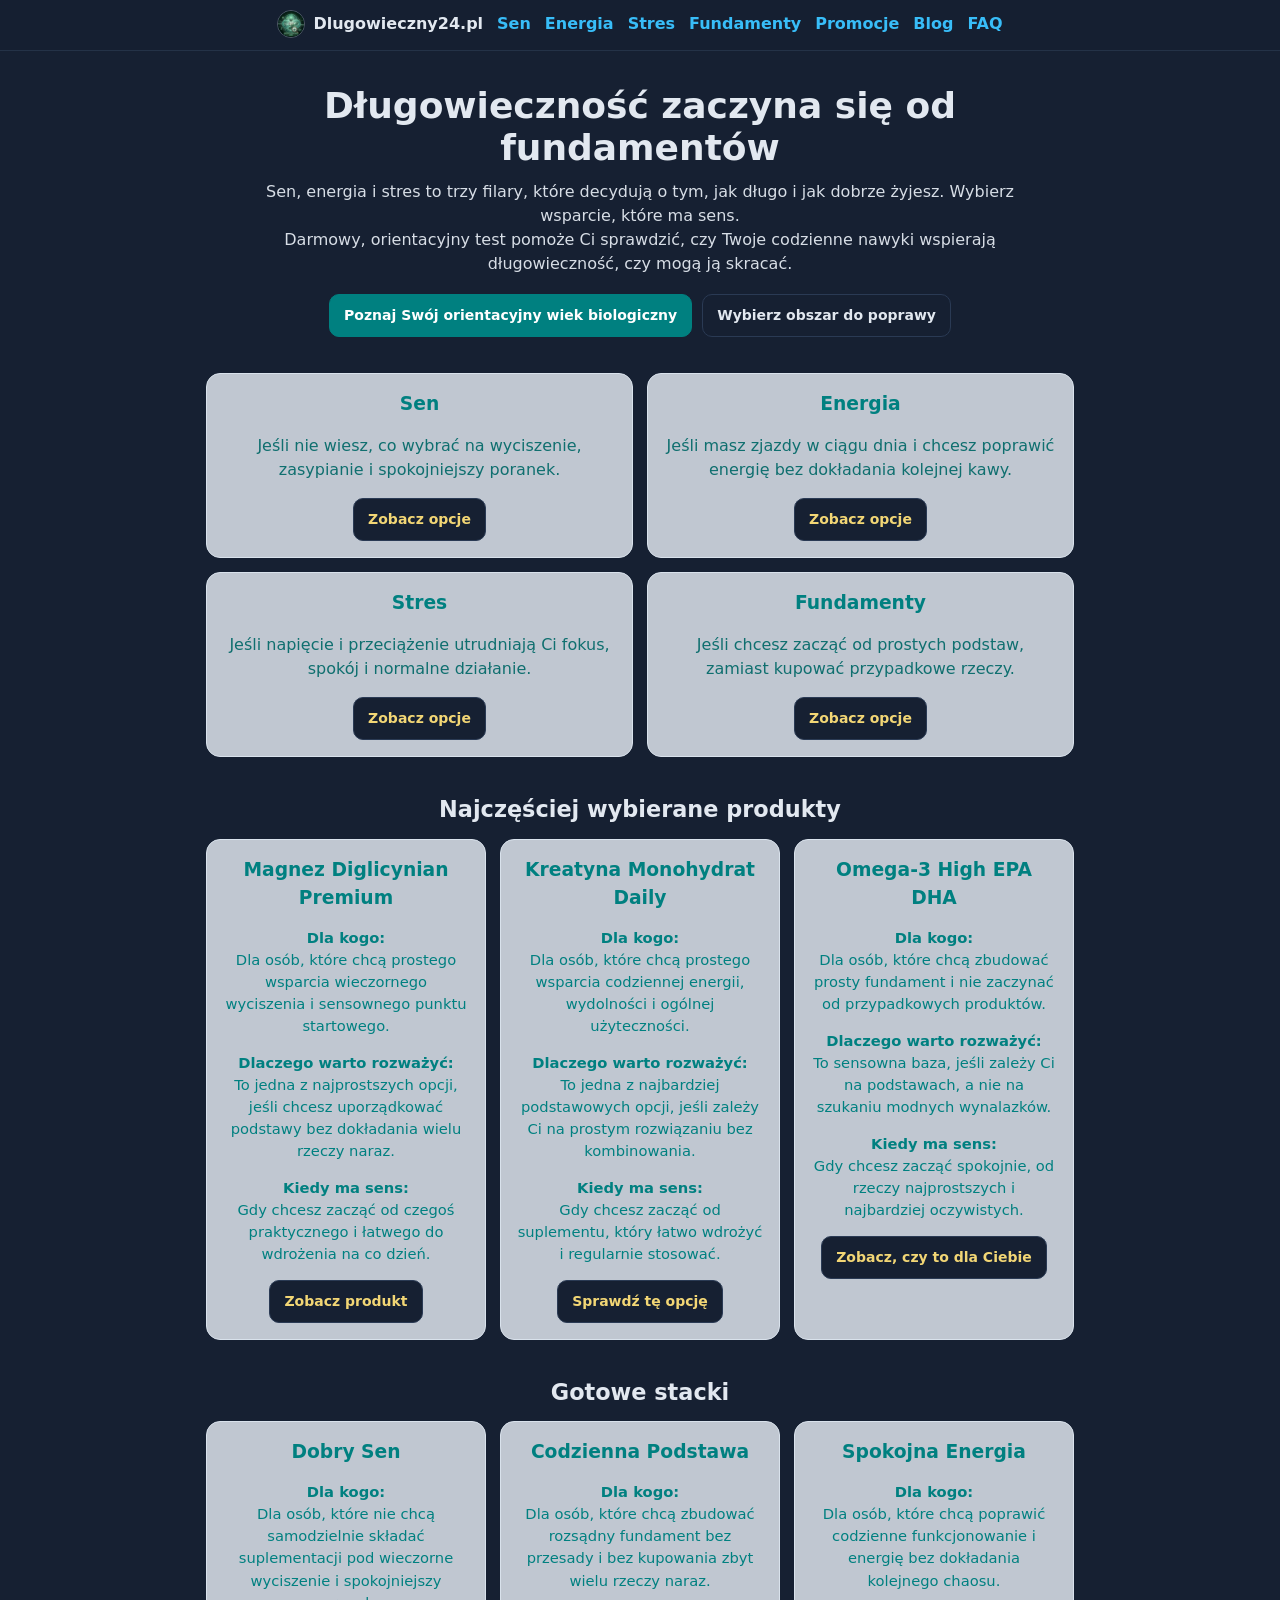
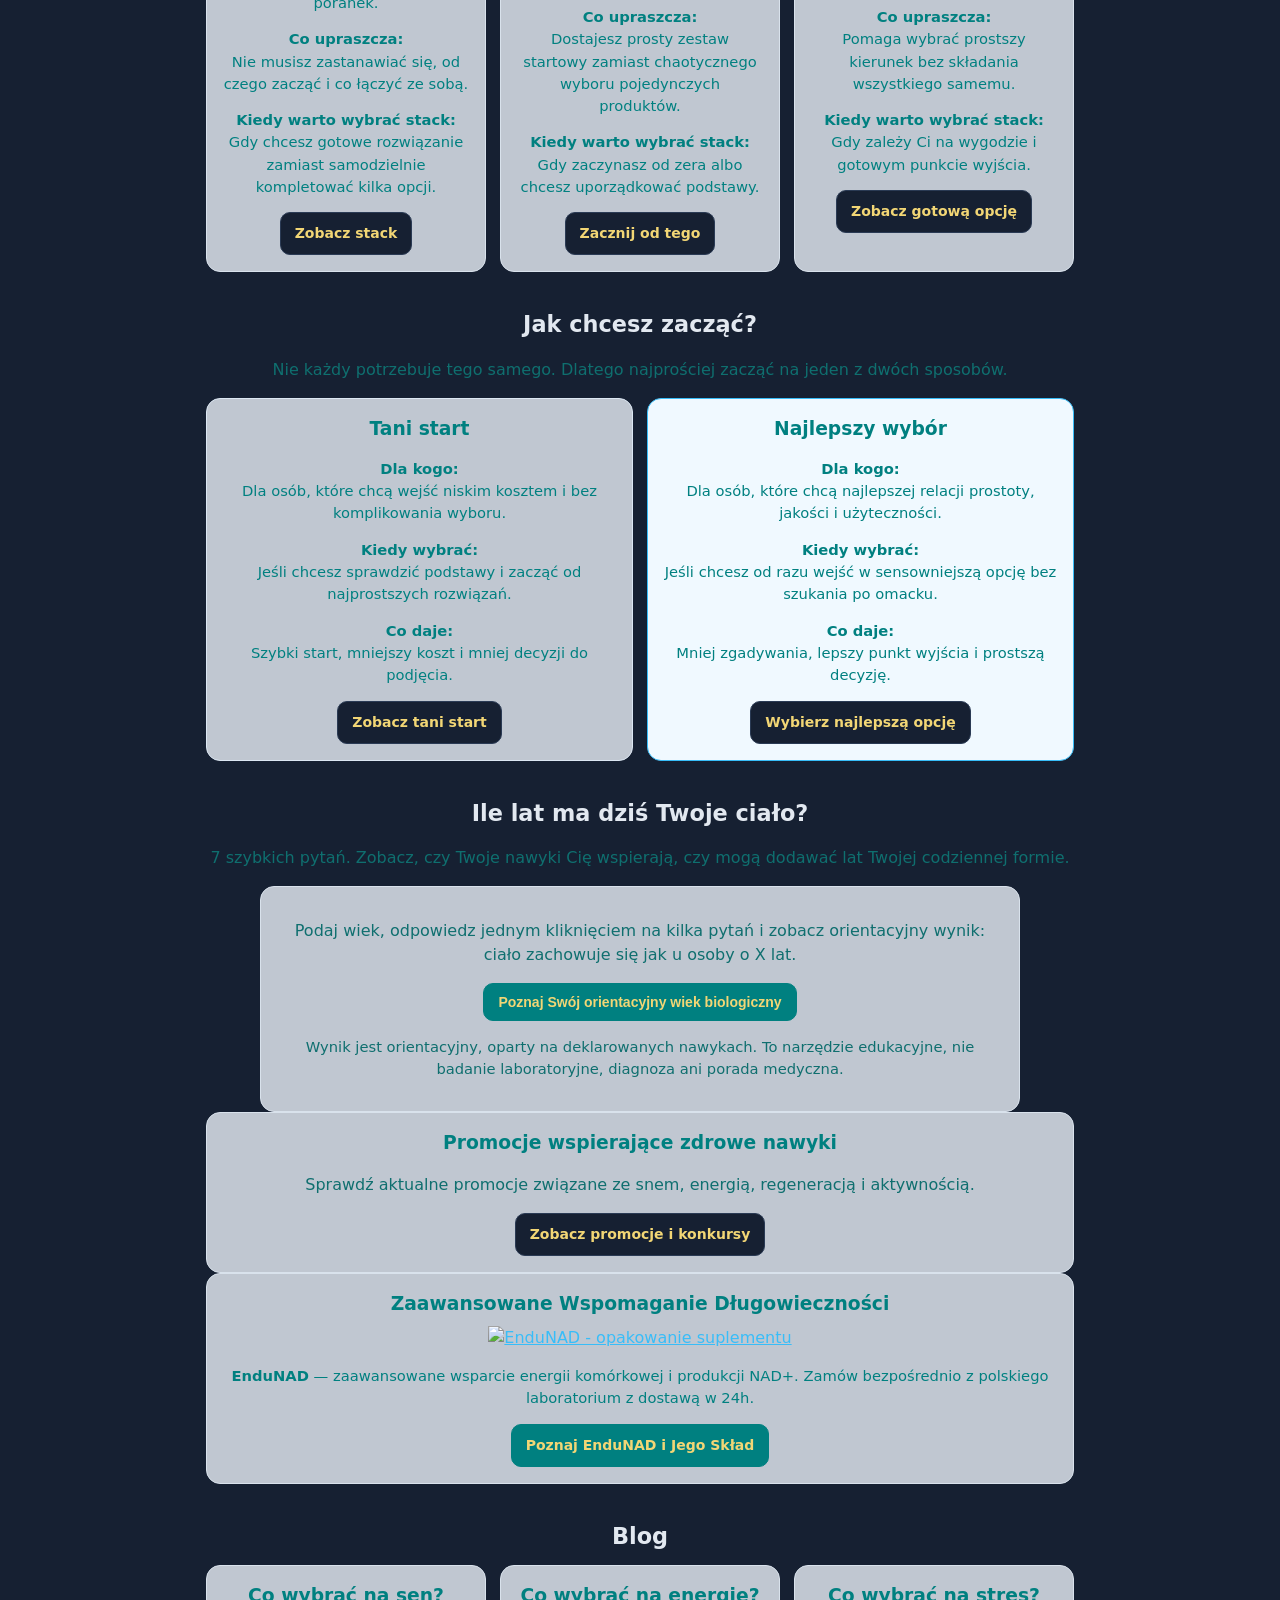
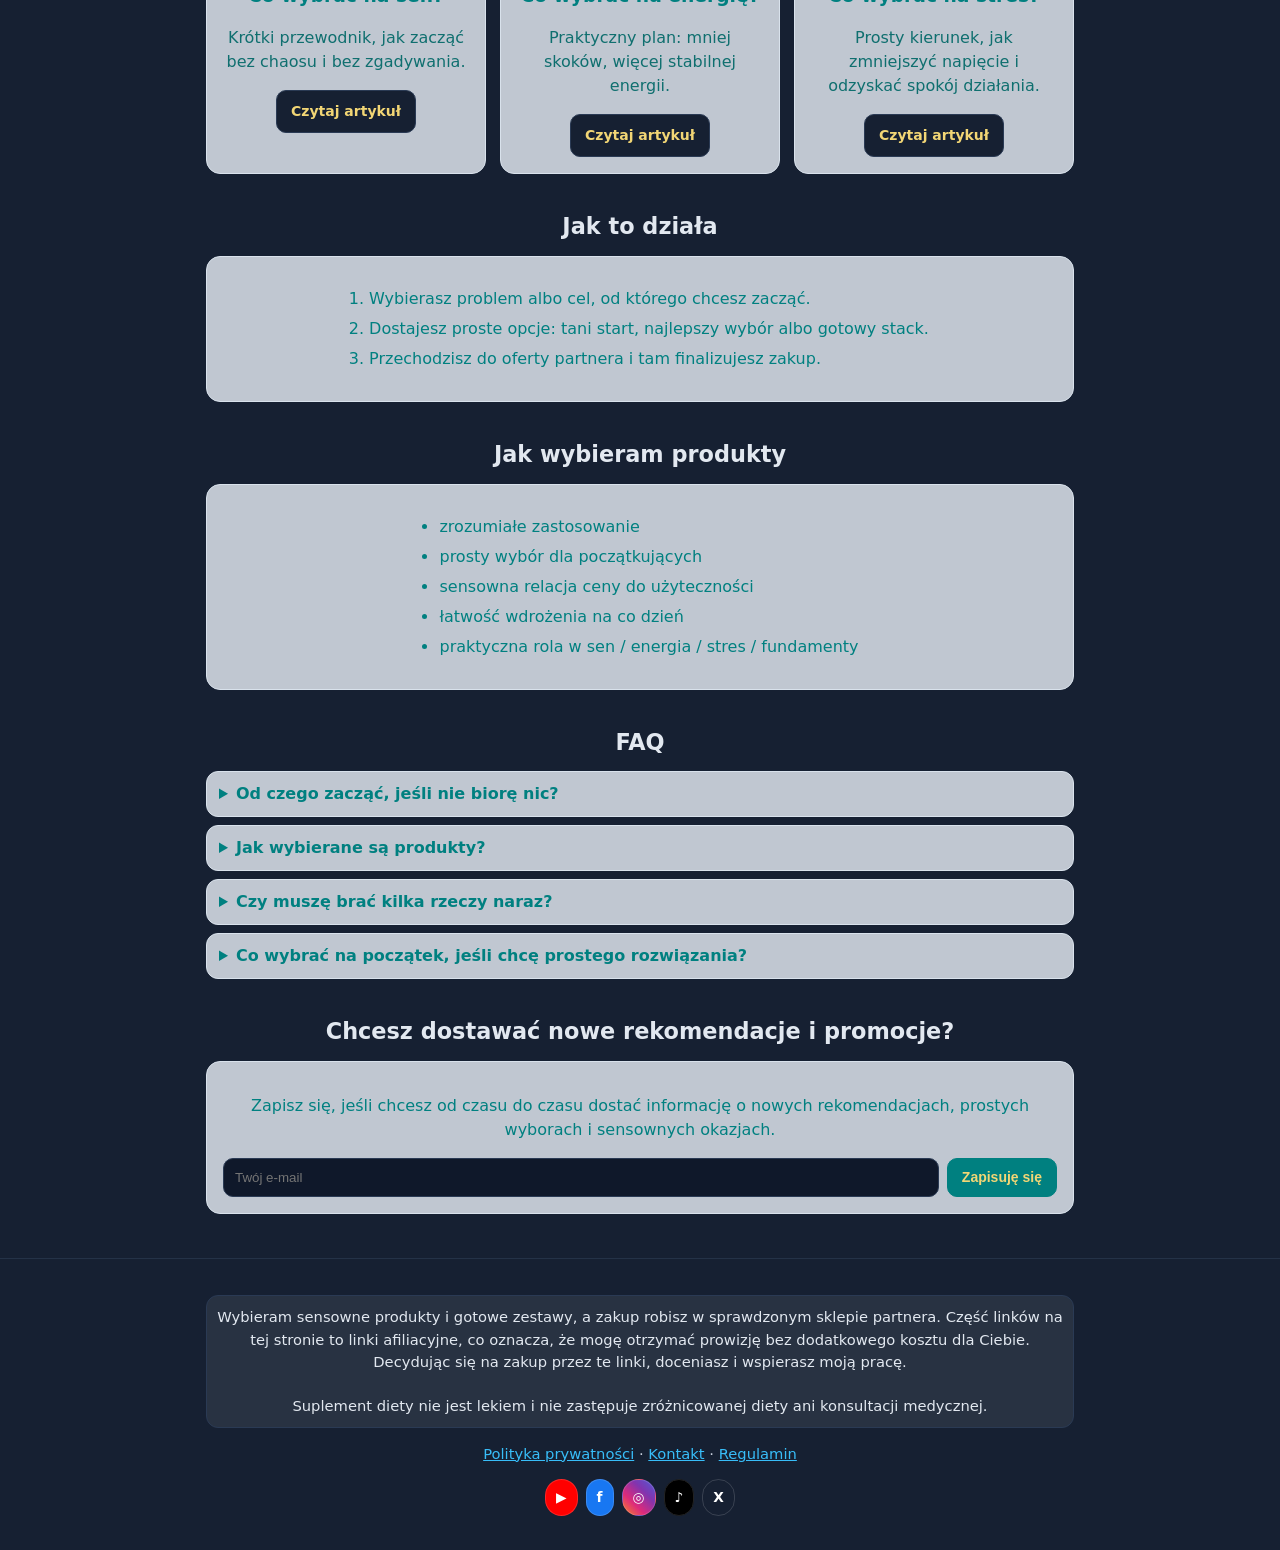
==== commit 129d3789: "Add promotion links to homepage" ====
--- a/index.html
+++ b/index.html
@@ -3,14 +3,22 @@
 <head>
   <meta charset="utf-8"/>
   <meta name="viewport" content="width=device-width, initial-scale=1"/><link rel="icon" type="image/jpeg" href="/logo.jpg"/>
-  <title>Dlugowieczny24.pl | Lepszy sen, stabilna energia, prosta suplementacja</title>
-  <meta name="description" content="Prosta strona wyboru produktów pod problem: sen, energia, stres i fundamenty. Jasne opcje startu i gotowe zestawy."/>
+  <title>Dlugowieczny24.pl | Orientacyjny test wieku ciała</title>
+  <meta name="description" content="Zrób darmowy, orientacyjny test wieku ciała i sprawdź, czy Twoje nawyki wspierają energię, sen i regenerację. Sprawdź praktyczne kroki, ważne zastrzeżenia i powiązan..."/><meta name="robots" content="index,follow,max-image-preview:large"/>
   <link rel="canonical" href="https://dlugowieczny24.pl/"/>
   <meta name="verification" content="8c638fa52d0f180326dfd799410eb94f" />
   <meta name='impact-site-verification' value='3d8cc5e3-2ee3-4f0b-8403-411ea9bf49a1'>
   <meta name="convertiser-verification" content="ed1e7d8876f2efab6813b137345a391938675b58" />
   <meta name="p:domain_verify" content="dc2a734ef2d855214df82865f0b7c87a"/>
-    <!-- Google tag (gtag.js) -->
+  <script>
+    (function(){
+      var id='G-XDC02MGC7M';
+      var params=new URLSearchParams(window.location.search);
+      if(params.get('owner')==='1'||params.get('no-track')==='1') localStorage.setItem('dl24_analytics_disabled','1');
+      if(params.get('owner')==='0'||params.get('track')==='1') localStorage.removeItem('dl24_analytics_disabled');
+      window['ga-disable-'+id]=localStorage.getItem('dl24_analytics_disabled')==='1';
+    })();
+  </script>    <!-- Google tag (gtag.js) -->
   <script async src="https://www.googletagmanager.com/gtag/js?id=G-XDC02MGC7M"></script>
   <script>
     window.dataLayer = window.dataLayer || [];
@@ -18,7 +26,7 @@
     gtag('js', new Date());
     gtag('config', 'G-XDC02MGC7M');
   </script>
-  <link rel="stylesheet" href="./styles.css"/>
+  <meta property="og:type" content="website"/><meta property="og:locale" content="pl_PL"/><meta property="og:site_name" content="Dlugowieczny24.pl"/><meta property="og:title" content="Dlugowieczny24.pl | Orientacyjny test wieku ciała"/><meta property="og:description" content="Zrób darmowy, orientacyjny test wieku ciała i sprawdź, czy Twoje nawyki wspierają energię, sen i regenerację. Sprawdź praktyczne kroki, ważne zastrzeżenia i powiązan..."/><meta property="og:image" content="https://dlugowieczny24.pl/logo.jpg"/><meta name="twitter:card" content="summary_large_image"/><meta name="twitter:title" content="Dlugowieczny24.pl | Orientacyjny test wieku ciała"/><meta name="twitter:description" content="Zrób darmowy, orientacyjny test wieku ciała i sprawdź, czy Twoje nawyki wspierają energię, sen i regenerację. Sprawdź praktyczne kroki, ważne zastrzeżenia i powiązan..."/><meta name="twitter:image" content="https://dlugowieczny24.pl/logo.jpg"/><link rel="sitemap" type="application/xml" href="/sitemap.xml"/><script type="application/ld+json">{"@context":"https://schema.org","@type":"WebSite","name":"Dlugowieczny24.pl","url":"https://dlugowieczny24.pl/","inLanguage":"pl-PL","potentialAction":{"@type":"SearchAction","target":"https://dlugowieczny24.pl/?q={search_term_string}","query-input":"required name=search_term_string"}}</script><link rel="stylesheet" href="./styles.css"/>
   <script>
    (function(w,d,e,u,f,l,n){w[f]=w[f]||function(){(w[f].q=w[f].q||[]).push(arguments);},l=d.createElement(e),l.async=1,l.src=u,
    n=d.getElementsByTagName(e)[0],n.parentNode.insertBefore(l,n);})
@@ -27,20 +35,19 @@
   </script>
 </head>
 <body>
-<header class="topbar"><div class="container"><a class="logo" href="/"><img src="/logo.jpg" alt="Logo Dlugowieczny24" class="logo-img"/>Dlugowieczny24.pl</a><nav class="nav"><a href="/sen">Sen</a><a href="/energia">Energia</a><a href="/fundamenty">Fundamenty</a><a href="/faq">FAQ</a></nav></div></header>
+<header class="topbar"><div class="container"><a class="logo" href="/"><img src="/logo.jpg" alt="Logo Dlugowieczny24" class="logo-img"/>Dlugowieczny24.pl</a><nav class="nav"><a href="/sen">Sen</a><a href="/energia">Energia</a><a href="/stres">Stres</a><a href="/fundamenty">Fundamenty</a><a href="/promocje-i-konkursy">Promocje</a><a href="/blog">Blog</a><a href="/faq">FAQ</a></nav></div></header>
 <main class="container">
   <section class="hero">
-    <h1>Wybierz, co kupić na sen, energię i stres — bez zgadywania i bez przekopywania dziesiątek produktów.</h1>
-    <p class="muted">Pokazuję Ci tylko sensowne opcje: tani start, najlepszy wybór i gotowe zestawy. Ty wybierasz cel, ja skracam drogę do decyzji.</p>
+    <h1>Długowieczność zaczyna się od fundamentów</h1>
+    <p class="muted">Sen, energia i stres to trzy filary, które decydują o tym, jak długo i jak dobrze żyjesz. Wybierz wsparcie, które ma sens.</p>
+    <p class="muted">Darmowy, orientacyjny test pomoże Ci sprawdzić, czy Twoje codzienne nawyki wspierają długowieczność, czy mogą ją skracać.</p>
     <div class="cta-row">
-      <a class="btn primary" href="#problem">Wybierz problem</a>
-      <a class="btn primary" href="#najczesciej">Zobacz najczęściej wybierane</a>
-    </div>
-    <p class="small muted">Nie sprzedaję wszystkiego. Pokazuję tylko opcje, które mają sens jako start albo prosty kolejny krok.</p>
+      <a class="btn primary" href="#test" data-track="hero-test">Poznaj Swój orientacyjny wiek biologiczny</a>
+      <a class="btn" href="#problem">Wybierz obszar do poprawy</a>
+    </div>
   </section>
 
   <section class="section" id="problem">
-    <h2>Wybierz problem</h2>
     <div class="grid grid-2 problem-grid">
       <article class="card">
         <h3>Sen</h3>
@@ -80,7 +87,7 @@
         <p class="small"><b>Dla kogo:</b><br>Dla osób, które chcą prostego wsparcia codziennej energii, wydolności i ogólnej użyteczności.</p>
         <p class="small"><b>Dlaczego warto rozważyć:</b><br>To jedna z najbardziej podstawowych opcji, jeśli zależy Ci na prostym rozwiązaniu bez kombinowania.</p>
         <p class="small"><b>Kiedy ma sens:</b><br>Gdy chcesz zacząć od suplementu, który łatwo wdrożyć i regularnie stosować.</p>
-        <a class="btn" href="https://webep1.com/go/e7c14553d8" target="_blank" rel="noopener" data-aff="kreatyna">Sprawdź tę opcję</a>
+        <a class="btn" href="https://go.dognet.com/?chid=Fzb34QBU&url=https%3A%2F%2Fgymbeam.pl%2Fmikronizowany-monohydrat-kreatyny-100-creapurer-gymbeam.html" target="_blank" rel="noopener" data-aff="kreatyna">Sprawdź tę opcję</a>
       </article>
       <article class="card">
         <h3>Omega‑3 High EPA DHA</h3>
@@ -140,12 +147,89 @@
     </div>
   </section>
 
-  <section class="section" id="quiz">
-    <h2>Nie wiesz, od czego zacząć?</h2>
-    <div class="card">
-      <p class="muted">Odpowiedz na kilka krótkich pytań i sprawdź, czy bardziej potrzebujesz wsparcia snu, energii, stresu czy podstawowej suplementacji.</p>
-      <p class="small muted">To zajmie około 30 sekund i pomoże Ci szybciej zawęzić wybór.</p>
-      <a class="btn primary" href="/quiz">Zrób szybki wybór w 30 sekund</a>
+  <section class="section" id="test">
+    <h2>Ile lat ma dziś Twoje ciało?</h2>
+    <p class="muted quiz-intro">7 szybkich pytań. Zobacz, czy Twoje nawyki Cię wspierają, czy mogą dodawać lat Twojej codziennej formie.</p>
+
+    <div class="quiz-with-offer">
+      <div class="quiz-main">
+        <div class="card quiz-flow" id="qf-start">
+          <p class="muted">Podaj wiek, odpowiedz jednym kliknięciem na kilka pytań i zobacz orientacyjny wynik: ciało zachowuje się jak u osoby o X lat.</p>
+          <button class="btn primary" id="qf-start-btn" data-track="section-quiz">Poznaj Swój orientacyjny wiek biologiczny</button>
+          <p class="small muted">Wynik jest orientacyjny, oparty na deklarowanych nawykach. To narzędzie edukacyjne, nie badanie laboratoryjne, diagnoza ani porada medyczna.</p>
+        </div>
+        <div class="card">
+          <h3>Promocje wspierające zdrowe nawyki</h3>
+          <p class="muted">Sprawdź aktualne promocje związane ze snem, energią, regeneracją i aktywnością.</p>
+          <a class="btn" href="/promocje-i-konkursy">Zobacz promocje i konkursy</a>
+        </div>
+
+        <div class="card quiz-flow" id="qf-questions" style="display:none;">
+          <p class="small muted" id="qf-progress">Pytanie 1 z 7</p>
+          <h3 id="qf-question">—</h3>
+          <div class="quiz-age-field" id="qf-age-field" style="display:none;">
+            <input id="qf-age" type="number" min="18" max="100" inputmode="numeric" placeholder="Wpisz wiek, np. 38">
+            <button class="btn primary" type="button" id="qf-age-next">Dalej</button>
+            <p class="small muted" id="qf-age-error" aria-live="polite"></p>
+          </div>
+          <div class="quiz-options" id="qf-options"></div>
+        </div>
+
+        <div class="card quiz-flow" id="qf-loading" style="display:none;">
+          <h3>Liczymy tempo Twojego organizmu...</h3>
+          <div class="quiz-loader" aria-hidden="true"></div>
+        </div>
+
+        <div class="card quiz-flow" id="qf-result" style="display:none;">
+          <p class="small muted" id="qf-age-result">—</p>
+          <h3 id="qf-result-title">—</h3>
+          <p class="muted" id="qf-result-desc">—</p>
+          <p><b id="qf-result-focus">—</b></p>
+          <p class="small muted" id="qf-result-step">—</p>
+          <div class="endunad-result-offer">
+            <p><b id="qf-result-rec">Zaawansowane Wspomaganie Długowieczności</b></p>
+            <p class="small muted" id="qf-offer-intro">—</p>
+            <p class="small"><b>EnduNAD</b> — zaawansowane wsparcie energii komórkowej i produkcji NAD+. Zamów bezpośrednio z polskiego laboratorium z dostawą w 24h.</p>
+            <a class="btn primary" id="qf-result-cta" href="https://nplink.net/ybako3s9" target="_blank" rel="noopener sponsored" data-aff="endunad-quiz-result">Poznaj EnduNAD i Jego Skład</a>
+          </div>
+          <p class="small muted" id="qf-result-note">Porady mają charakter ogólny, nie są poradą medyczną.</p>
+          <div class="mini-guide-box" id="qf-guide-box">
+            <p><b id="qf-guide-title">Dedykowany mini poradnik</b></p>
+            <p class="small muted" id="qf-guide-desc"></p>
+            <div class="mini-guide-links" id="qf-guide-links"></div>
+          </div>
+        </div>
+      </div>
+
+      <aside class="card endunad-widget" aria-label="Zaawansowane Wspomaganie Długowieczności">
+        <h3>Zaawansowane Wspomaganie Długowieczności</h3>
+        <a href="https://nplink.net/ybako3s9" target="_blank" rel="noopener sponsored" data-aff="endunad-widget-image">
+          <img src="/endunad.jpg" alt="EnduNAD - opakowanie suplementu" loading="lazy">
+        </a>
+        <p class="small"><b>EnduNAD</b> — zaawansowane wsparcie energii komórkowej i produkcji NAD+. Zamów bezpośrednio z polskiego laboratorium z dostawą w 24h.</p>
+        <a class="btn primary" href="https://nplink.net/ybako3s9" target="_blank" rel="noopener sponsored" data-aff="endunad-widget">Poznaj EnduNAD i Jego Skład</a>
+      </aside>
+    </div>
+  </section>
+
+  <section class="section">
+    <h2>Blog</h2>
+    <div class="grid grid-2">
+      <article class="card">
+        <h3>Co wybrać na sen?</h3>
+        <p class="muted">Krótki przewodnik, jak zacząć bez chaosu i bez zgadywania.</p>
+        <a class="btn" href="/blog/co-wybrac-na-sen">Czytaj artykuł</a>
+      </article>
+      <article class="card">
+        <h3>Co wybrać na energię?</h3>
+        <p class="muted">Praktyczny plan: mniej skoków, więcej stabilnej energii.</p>
+        <a class="btn" href="/blog/co-wybrac-na-energie">Czytaj artykuł</a>
+      </article>
+      <article class="card">
+        <h3>Co wybrać na stres?</h3>
+        <p class="muted">Prosty kierunek, jak zmniejszyć napięcie i odzyskać spokój działania.</p>
+        <a class="btn" href="/blog/co-wybrac-na-stres">Czytaj artykuł</a>
+      </article>
     </div>
   </section>
 
@@ -163,7 +247,6 @@
   <section class="section">
     <h2>Jak wybieram produkty</h2>
     <div class="card">
-      <p class="muted">Nie wrzucam tu wszystkiego. Wybieram tylko opcje, które mają sens jako prosty start albo praktyczny kolejny krok.</p>
       <ul class="list">
         <li>zrozumiałe zastosowanie</li>
         <li>prosty wybór dla początkujących</li>
@@ -177,7 +260,6 @@
   <section class="section faq">
     <h2>FAQ</h2>
     <details><summary>Od czego zacząć, jeśli nie biorę nic?</summary><p>Najczęściej od fundamentów albo od jednego konkretnego problemu, który najbardziej chcesz poprawić.</p></details>
-    <details><summary>Czy to jest sklep?</summary><p>Nie. To strona z rekomendacjami i uproszczonym wyborem. Zakup finalizujesz u partnera zewnętrznego.</p></details>
     <details><summary>Jak wybierane są produkty?</summary><p>Patrzę przede wszystkim na prostotę wdrożenia, sens użycia i to, czy dana opcja faktycznie nadaje się jako start albo kolejny logiczny krok.</p></details>
     <details><summary>Czy muszę brać kilka rzeczy naraz?</summary><p>Nie. Jeśli chcesz, możesz zacząć od jednej sensownej opcji i dopiero później rozbudować podstawy.</p></details>
     <details><summary>Co wybrać na początek, jeśli chcę prostego rozwiązania?</summary><p>Najprościej zacząć od sekcji Fundamenty albo od gotowego stacku, jeśli nie chcesz samodzielnie składać kilku elementów.</p></details>
@@ -199,13 +281,7 @@
   </section>
 
 </main>
-<footer class="footer"><div class="container"><p class="warn">Wybieram sensowne produkty i gotowe zestawy, a zakup robisz w sprawdzonym sklepie partnera. Część linków na tej stronie to linki afiliacyjne, co oznacza, że mogę otrzymać prowizję bez dodatkowego kosztu dla Ciebie. Decydując się na zakup przez te linki, doceniasz i wspierasz moją pracę.</p><p class="small">Suplement diety nie jest lekiem i nie zastępuje zróżnicowanej diety ani konsultacji medycznej.</p><p class="small"><a href="/polityka-prywatnosci">Polityka prywatności</a> · <a href="/kontakt">Kontakt</a></p><div class="socials"><a class="social-btn yt" href="https://www.youtube.com/channel/UCLDyL7lr7SvpSdgK4skAecQ" target="_blank" rel="noopener">▶ YouTube</a><a class="social-btn fb" href="https://www.facebook.com/profile.php?id=61588323017489" target="_blank" rel="noopener">f Facebook</a><a class="social-btn ig" href="https://www.instagram.com/biohackingdlugowiecznosci/" target="_blank" rel="noopener">◎ Instagram</a><a class="social-btn tt" href="https://www.tiktok.com/@biohackingdlugo" target="_blank" rel="noopener">♪ TikTok</a><a class="social-btn pin" href="https://pl.pinterest.com/biohackingdlugowiecznosci/?actingBusinessId=1142155292906517024" target="_blank" rel="noopener">P Pinterest</a><a class="social-btn snap" href="https://profile.snapchat.com/ee3926c7-e273-455e-896b-cb118ce56f15/profiles/89ee6408-cf34-42e4-91ed-ae8cd2ebd2af/details/spotlights" target="_blank" rel="noopener">👻 Snapchat</a></div></div></footer>
+<footer class="footer"><div class="container"><p class="warn warn-compact">Wybieram sensowne produkty i gotowe zestawy, a zakup robisz w sprawdzonym sklepie partnera. Część linków na tej stronie to linki afiliacyjne, co oznacza, że mogę otrzymać prowizję bez dodatkowego kosztu dla Ciebie. Decydując się na zakup przez te linki, doceniasz i wspierasz moją pracę.<br><br>Suplement diety nie jest lekiem i nie zastępuje zróżnicowanej diety ani konsultacji medycznej.</p><p class="small"><a href="/polityka-prywatnosci">Polityka prywatności</a> · <a href="/kontakt">Kontakt</a> · <a href="/regulamin">Regulamin</a></p><div class="socials"><a class="social-btn yt" href="https://www.youtube.com/@Dlugowiecznoscwpraktyce" target="_blank" rel="noopener" aria-label="YouTube" title="YouTube">▶</a><a class="social-btn fb" href="https://www.facebook.com/DlugowiecznoscWPraktyce/" target="_blank" rel="noopener" aria-label="Facebook" title="Facebook">f</a><a class="social-btn ig" href="https://www.instagram.com/dlugowiecznoscwpraktyce/" target="_blank" rel="noopener" aria-label="Instagram" title="Instagram">◎</a><a class="social-btn tt" href="https://www.tiktok.com/@dlugowiecznoscwpraktyce" target="_blank" rel="noopener" aria-label="TikTok" title="TikTok">♪</a><a class="social-btn x" href="https://x.com/Dlugowieczny24" target="_blank" rel="noopener" aria-label="X" title="X">X</a></div></div></footer>
 <script src="./app.js"></script>
 </body>
 </html>
-
-
-
-
-
-
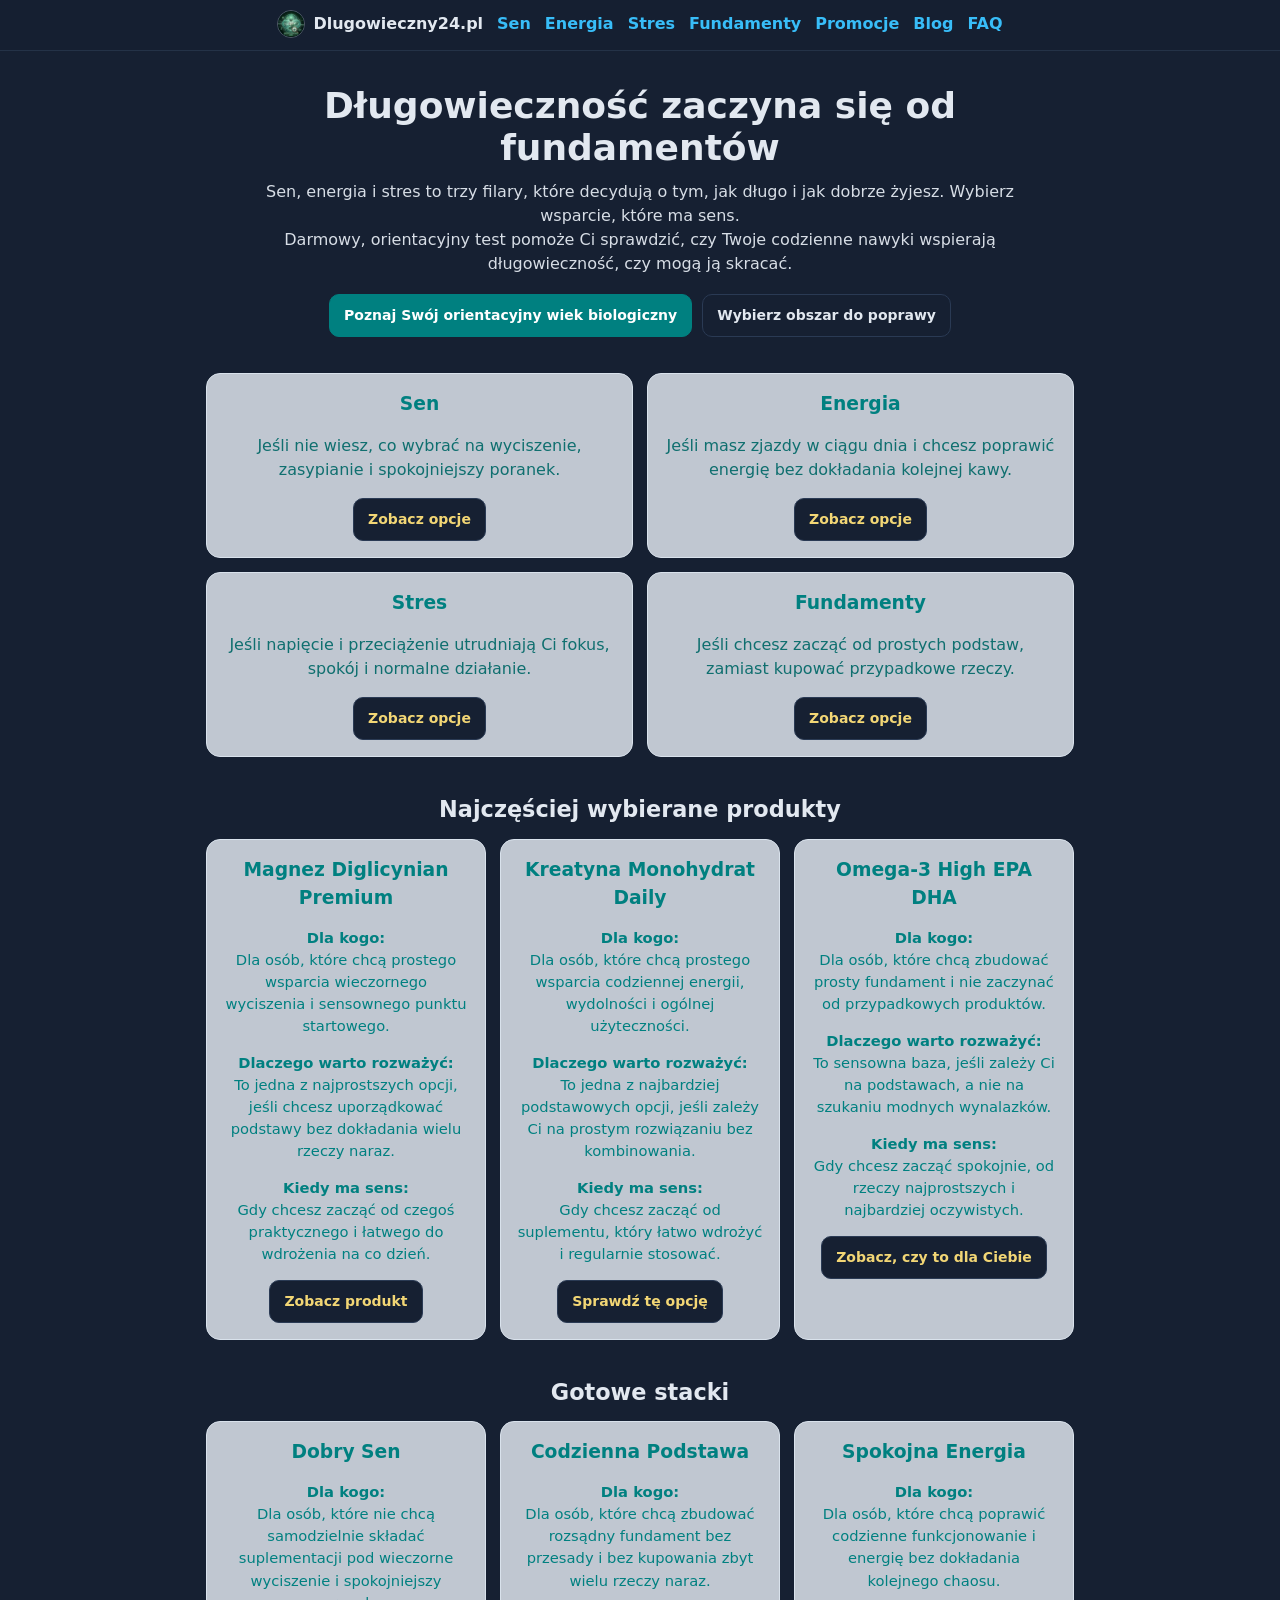
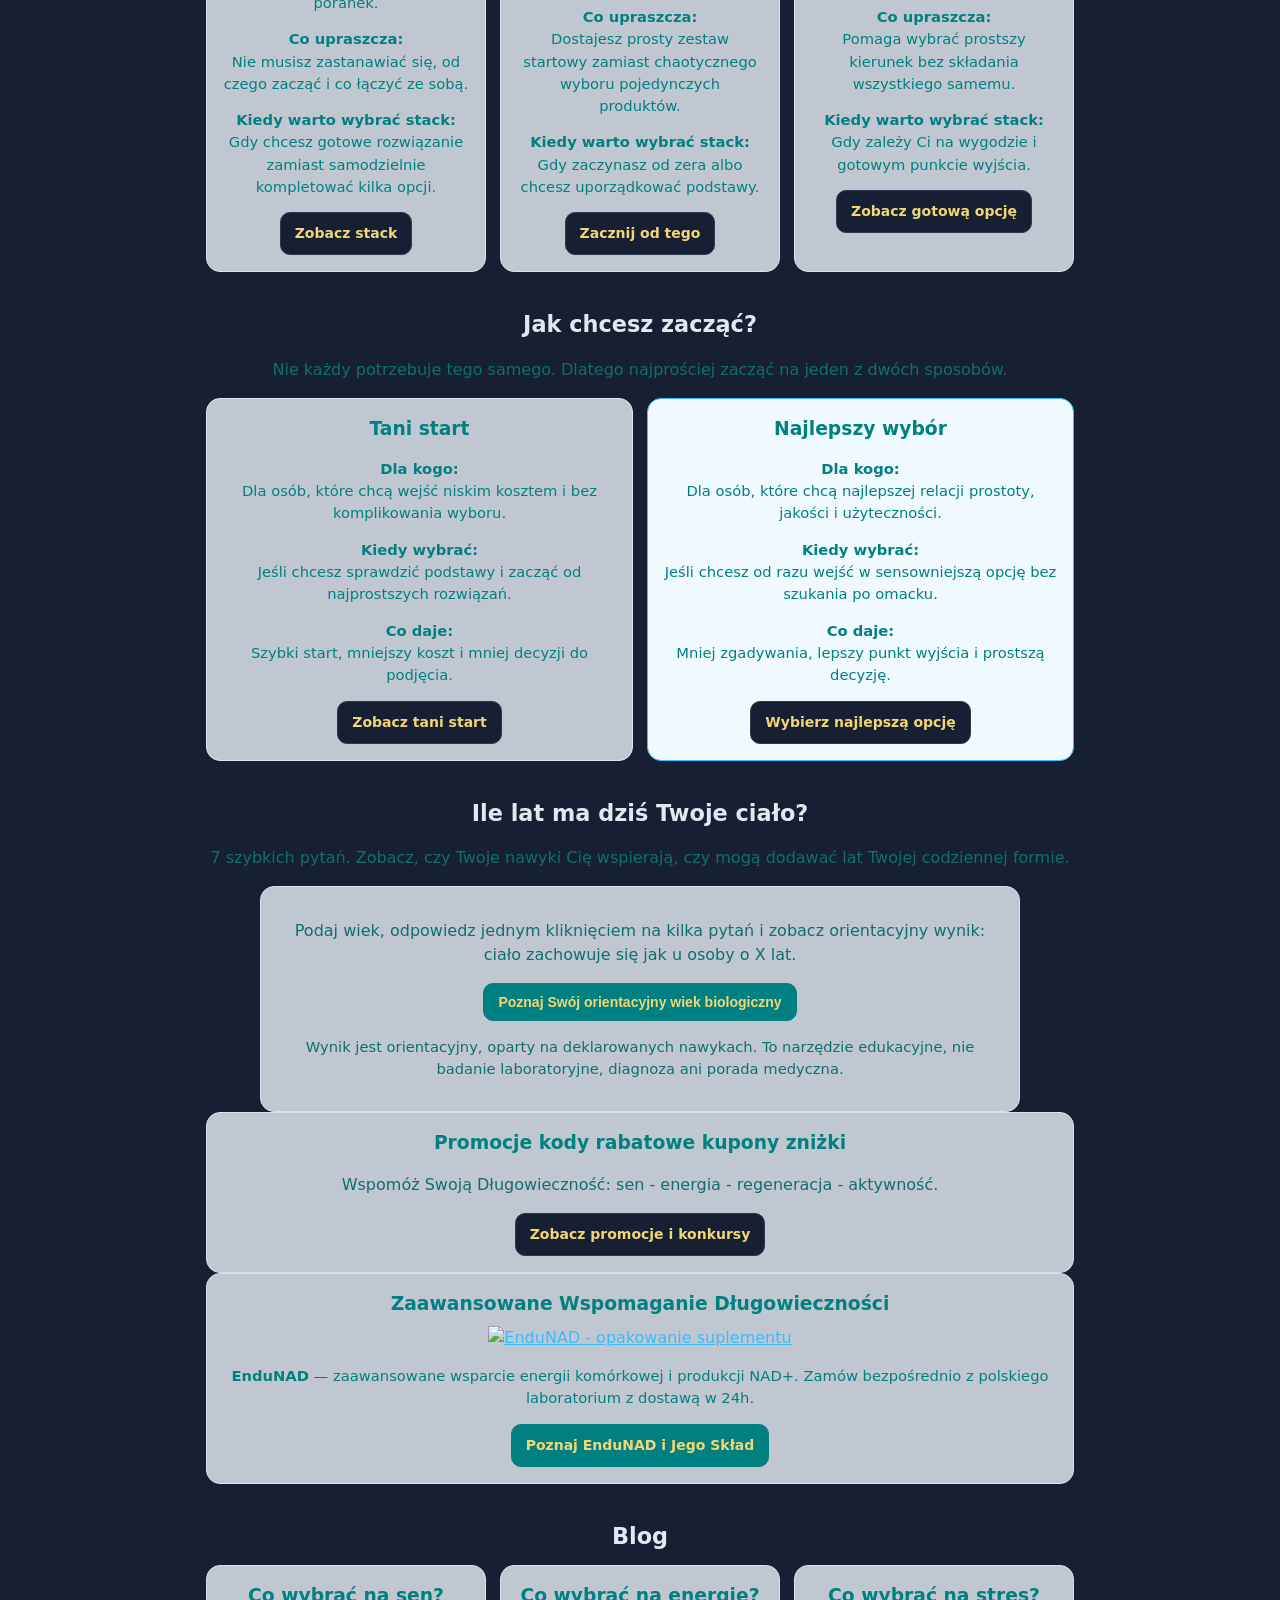
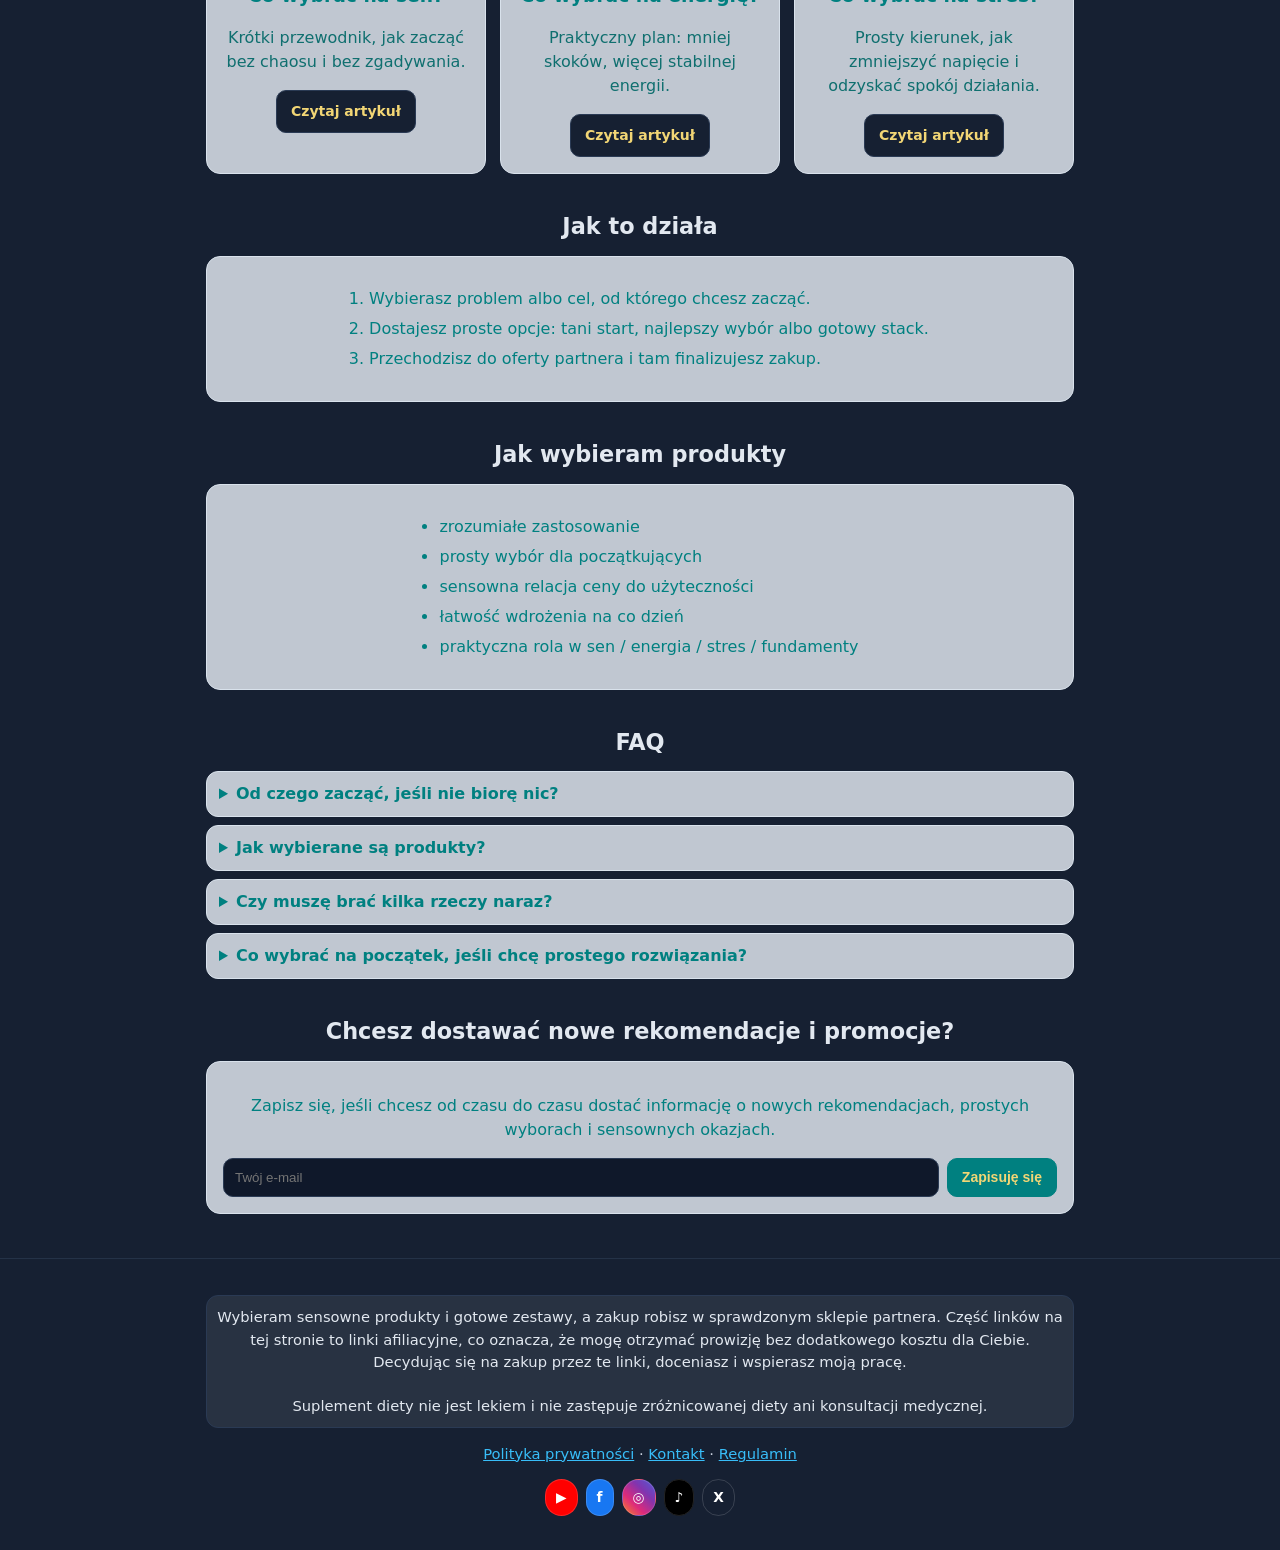
==== commit dd5fed03: "Update promotion page messaging" ====
--- a/index.html
+++ b/index.html
@@ -159,8 +159,8 @@
           <p class="small muted">Wynik jest orientacyjny, oparty na deklarowanych nawykach. To narzędzie edukacyjne, nie badanie laboratoryjne, diagnoza ani porada medyczna.</p>
         </div>
         <div class="card">
-          <h3>Promocje wspierające zdrowe nawyki</h3>
-          <p class="muted">Sprawdź aktualne promocje związane ze snem, energią, regeneracją i aktywnością.</p>
+          <h3>Promocje kody rabatowe kupony zniżki</h3>
+          <p class="muted">Wspomóż Swoją Długowieczność: sen - energia - regeneracja - aktywność.</p>
           <a class="btn" href="/promocje-i-konkursy">Zobacz promocje i konkursy</a>
         </div>
 
